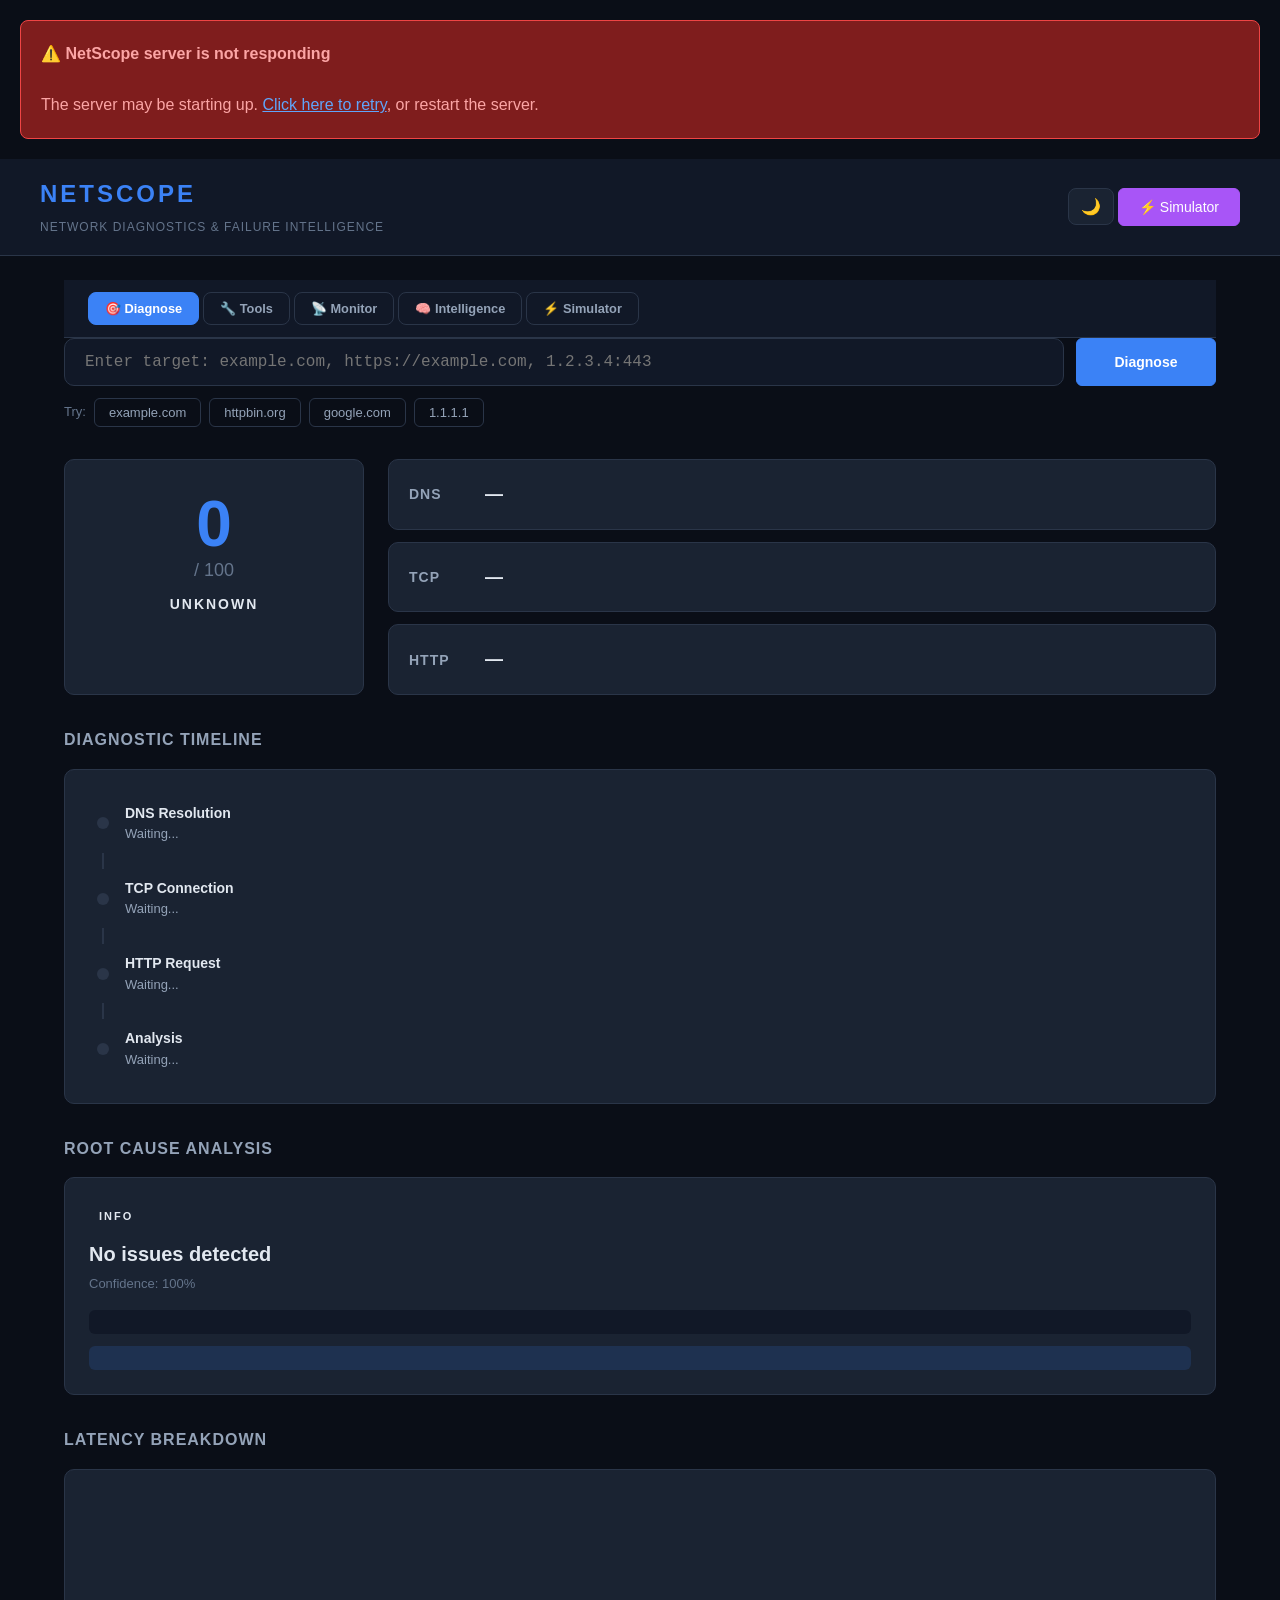
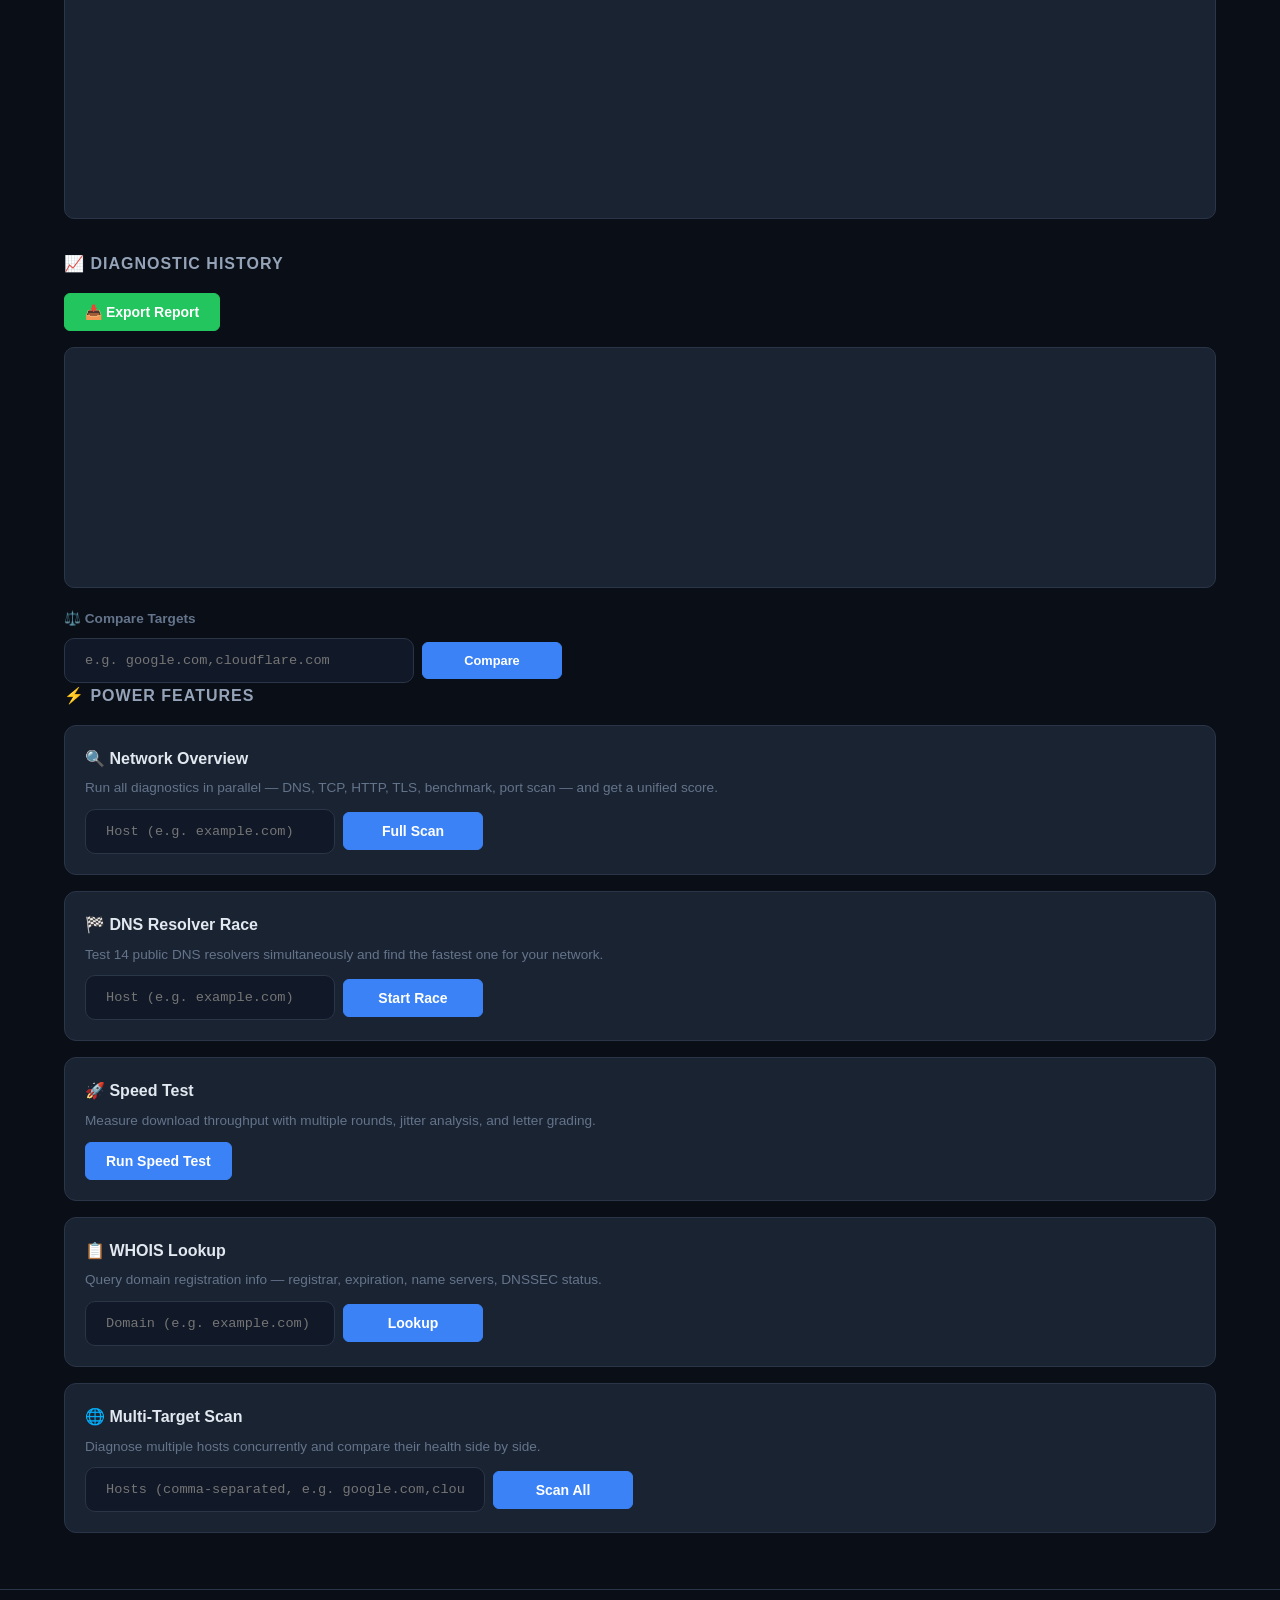
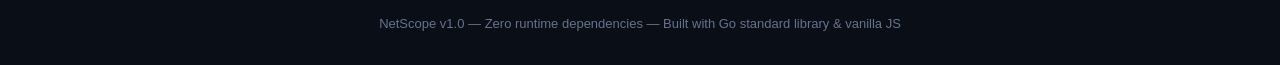
==== docs/index.html @ 9652a451 "Fix structure: move files from NETSCOPE/ to root for GitHub Pages" ====
<!DOCTYPE html>
<html lang="en">
<head>
    <meta charset="UTF-8">
    <meta name="viewport" content="width=device-width, initial-scale=1.0">
    <title>NetScope — Network Diagnostics & Failure Intelligence</title>
    <meta name="description" content="Find where the network breaks, why it breaks, and prove it with real measurements. Zero-dependency DNS, TCP, HTTP diagnostics with live dashboard.">
    <meta property="og:title" content="NetScope — Network Diagnostics">
    <meta property="og:description" content="Real-time network diagnostics platform. DNS, TCP, HTTP, port scanning, TLS inspection, traceroute, and more — zero dependencies.">
    <meta property="og:type" content="website">
    <link rel="icon" href="data:image/svg+xml,<svg xmlns='http://www.w3.org/2000/svg' viewBox='0 0 100 100'><text y='.9em' font-size='90'>🔬</text></svg>">
    <link rel="stylesheet" href="style.css">
    <style>.standalone-banner{background:#3b82f6;color:#fff;text-align:center;padding:8px;font-size:13px;position:fixed;top:0;left:0;right:0;z-index:200;}.standalone-banner a{color:#fff;font-weight:600;}</style>
</head>
<body>
    <header class="header">
        <div class="header-inner">
            <div class="brand">
                <h1 class="brand-name">NETSCOPE</h1>
                <span class="brand-tag">Network Diagnostics &amp; Failure Intelligence</span>
            </div>
            <div class="header-actions">
                <button class="btn btn-theme" id="btnTheme" title="Toggle dark/light theme">🌙</button>
                <button class="btn btn-sim" id="btnSimulator" title="Failure Simulator">⚡ Simulator</button>
            </div>
        </div>
    </header>

    <main class="main">
        <!-- Tab Navigation -->
        <nav class="tab-nav" id="tabNav">
            <button class="tab-btn active" data-tab="diagnose">🎯 Diagnose</button>
            <button class="tab-btn" data-tab="tools">🔧 Tools</button>
            <button class="tab-btn" data-tab="monitor">📡 Monitor</button>
            <button class="tab-btn" data-tab="intel">🧠 Intelligence</button>
            <button class="tab-btn" data-tab="sim">⚡ Simulator</button>
        </nav>

        <!-- Target Input -->
        <section class="target-section">
            <div class="target-input-wrap">
                <input type="text" id="targetInput" class="target-input" 
                       placeholder="Enter target: example.com, https://example.com, 1.2.3.4:443"
                       autocomplete="off" spellcheck="false">
                <button class="btn btn-diagnose" id="btnDiagnose">
                    <span class="btn-text">Diagnose</span>
                    <span class="btn-spinner" id="btnSpinner" style="display:none;">⟳</span>
                </button>
            </div>
            <div class="target-examples">
                <span class="example-label">Try:</span>
                <button class="btn btn-example" data-target="example.com">example.com</button>
                <button class="btn btn-example" data-target="https://httpbin.org/get">httpbin.org</button>
                <button class="btn btn-example" data-target="google.com">google.com</button>
                <button class="btn btn-example" data-target="1.1.1.1">1.1.1.1</button>
            </div>
        </section>

        <!-- Health Score Card -->
        <section class="health-section" id="healthSection" style="display:none;">
            <div class="health-card">
                <div class="health-score" id="healthScore">
                    <div class="health-number" id="healthNumber">0</div>
                    <div class="health-max">/ 100</div>
                </div>
                <div class="health-status" id="healthStatus">UNKNOWN</div>
                <div class="health-message" id="healthMessage"></div>
            </div>

            <!-- Layer Cards -->
            <div class="layers">
                <div class="layer-card" id="layerDNS">
                    <div class="layer-name">DNS</div>
                    <div class="layer-status" id="layerDNSStatus">—</div>
                    <div class="layer-latency" id="layerDNSLatency"></div>
                    <div class="layer-message" id="layerDNSMsg"></div>
                </div>
                <div class="layer-card" id="layerTCP">
                    <div class="layer-name">TCP</div>
                    <div class="layer-status" id="layerTCPStatus">—</div>
                    <div class="layer-latency" id="layerTCPLatency"></div>
                    <div class="layer-message" id="layerTCPMsg"></div>
                </div>
                <div class="layer-card" id="layerHTTP">
                    <div class="layer-name">HTTP</div>
                    <div class="layer-status" id="layerHTTPStatus">—</div>
                    <div class="layer-latency" id="layerHTTPLatency"></div>
                    <div class="layer-message" id="layerHTTPMsg"></div>
                </div>
            </div>
        </section>

        <!-- Diagnostic Timeline -->
        <section class="timeline-section" id="timelineSection" style="display:none;">
            <h2 class="section-title">Diagnostic Timeline</h2>
            <div class="timeline" id="timeline">
                <div class="timeline-item" id="tlDNS">
                    <div class="tl-dot"></div>
                    <div class="tl-content">
                        <div class="tl-label">DNS Resolution</div>
                        <div class="tl-detail" id="tlDNSDetail">Waiting...</div>
                    </div>
                </div>
                <div class="timeline-connector"></div>
                <div class="timeline-item" id="tlTCP">
                    <div class="tl-dot"></div>
                    <div class="tl-content">
                        <div class="tl-label">TCP Connection</div>
                        <div class="tl-detail" id="tlTCPDetail">Waiting...</div>
                    </div>
                </div>
                <div class="timeline-connector"></div>
                <div class="timeline-item" id="tlHTTP">
                    <div class="tl-dot"></div>
                    <div class="tl-content">
                        <div class="tl-label">HTTP Request</div>
                        <div class="tl-detail" id="tlHTTPDetail">Waiting...</div>
                    </div>
                </div>
                <div class="timeline-connector"></div>
                <div class="timeline-item" id="tlAnalysis">
                    <div class="tl-dot"></div>
                    <div class="tl-content">
                        <div class="tl-label">Analysis</div>
                        <div class="tl-detail" id="tlAnalysisDetail">Waiting...</div>
                    </div>
                </div>
            </div>
        </section>

        <!-- Root Cause Panel -->
        <section class="rootcause-section" id="rootcauseSection" style="display:none;">
            <h2 class="section-title">Root Cause Analysis</h2>
            <div class="rootcause-card" id="rootcauseCard">
                <div class="rc-severity" id="rcSeverity">INFO</div>
                <div class="rc-cause" id="rcCause">No issues detected</div>
                <div class="rc-confidence" id="rcConfidence">Confidence: 100%</div>
                <div class="rc-evidence" id="rcEvidence"></div>
                <div class="rc-recommendation" id="rcRecommendation"></div>
            </div>
        </section>

        <!-- Latency Visualization -->
        <section class="chart-section" id="chartSection" style="display:none;">
            <h2 class="section-title">Latency Breakdown</h2>
            <div class="chart-container">
                <canvas id="latencyChart" width="600" height="300"></canvas>
            </div>
        </section>

        <!-- Port Scanner -->
        <section class="portscan-section">
            <h2 class="section-title">🔍 Port Scanner</h2>
            <div class="portscan-controls">
                <input type="text" id="portscanHost" class="target-input" placeholder="Host to scan (e.g. example.com)" style="max-width:300px;">
                <input type="text" id="portscanPorts" class="target-input" placeholder="Ports (comma-separated, or leave empty for common ports)" style="max-width:400px;">
                <button class="btn btn-diagnose" id="btnPortScan">Scan Ports</button>
            </div>
            <div class="portscan-results" id="portscanResults" style="display:none;">
                <div class="stress-grid">
                    <div class="stat-card"><div class="stat-value" id="psTotal">0</div><div class="stat-label">Scanned</div></div>
                    <div class="stat-card stat-success"><div class="stat-value" id="psOpen">0</div><div class="stat-label">Open</div></div>
                    <div class="stat-card stat-fail"><div class="stat-value" id="psClosed">0</div><div class="stat-label">Closed</div></div>
                    <div class="stat-card"><div class="stat-value" id="psDuration">0ms</div><div class="stat-label">Duration</div></div>
                </div>
                <div class="portscan-table-wrap">
                    <table class="portscan-table" id="portscanTable">
                        <thead><tr><th>Port</th><th>Service</th><th>Status</th><th>Latency</th></tr></thead>
                        <tbody id="portscanTableBody"></tbody>
                    </table>
                </div>
            </div>
        </section>

        <!-- TLS Inspector -->
        <section class="tls-section">
            <h2 class="section-title">🔒 TLS Certificate Inspector</h2>
            <div class="tls-controls">
                <input type="text" id="tlsHost" class="target-input" placeholder="Host (e.g. example.com)" style="max-width:300px;">
                <button class="btn btn-diagnose" id="btnTLS">Inspect TLS</button>
            </div>
            <div class="tls-results" id="tlsResults" style="display:none;">
                <div class="tls-card">
                    <div class="tls-header">
                        <div class="tls-subject" id="tlsSubject">—</div>
                        <div class="tls-validity" id="tlsValidity">—</div>
                    </div>
                    <div class="tls-details">
                        <div class="tls-row"><span class="tls-label">Issuer</span><span id="tlsIssuer">—</span></div>
                        <div class="tls-row"><span class="tls-label">Protocol</span><span id="tlsProtocol">—</span></div>
                        <div class="tls-row"><span class="tls-label">Cipher Suite</span><span id="tlsCipher">—</span></div>
                        <div class="tls-row"><span class="tls-label">Key</span><span id="tlsKey">—</span></div>
                        <div class="tls-row"><span class="tls-label">Signature</span><span id="tlsSig">—</span></div>
                        <div class="tls-row"><span class="tls-label">Expires</span><span id="tlsExpiry">—</span></div>
                        <div class="tls-row"><span class="tls-label">Chain</span><span id="tlsChain">—</span></div>
                        <div class="tls-row"><span class="tls-label">SANs</span><span id="tlsSANs">—</span></div>
                    </div>
                </div>
            </div>
        </section>

        <!-- Traceroute -->
        <section class="traceroute-section">
            <h2 class="section-title">🌐 Traceroute</h2>
            <div class="traceroute-controls">
                <input type="text" id="traceHost" class="target-input" placeholder="Host (e.g. example.com, 8.8.8.8)" style="max-width:300px;">
                <button class="btn btn-diagnose" id="btnTrace">Trace Route</button>
            </div>
            <div class="traceroute-results" id="traceResults" style="display:none;">
                <div class="stress-grid">
                    <div class="stat-card"><div class="stat-value" id="traceHops">0</div><div class="stat-label">Hops</div></div>
                    <div class="stat-card stat-success"><div class="stat-value" id="traceCompleted">No</div><div class="stat-label">Completed</div></div>
                    <div class="stat-card"><div class="stat-value" id="traceResolvedIP">—</div><div class="stat-label">Target IP</div></div>
                    <div class="stat-card"><div class="stat-value" id="traceDuration">0ms</div><div class="stat-label">Duration</div></div>
                </div>
                <div class="trace-route-viz" id="traceViz"></div>
                <div class="topology-container" id="topologyContainer" style="display:none;">
                    <h3 style="font-size:0.85rem;color:var(--text-muted);margin:16px 0 8px;">🌐 Network Topology</h3>
                    <div class="topology-wrap" id="topologyWrap">
                        <svg id="topologySVG" xmlns="http://www.w3.org/2000/svg" viewBox="0 0 900 340" width="100%" height="340"></svg>
                    </div>
                    <div class="topo-legend" id="topoLegend"></div>
                </div>
            </div>
        </section>

        <!-- Network Benchmark -->
        <section class="benchmark-section">
            <h2 class="section-title">📊 Network Quality Benchmark</h2>
            <div class="benchmark-controls">
                <input type="text" id="benchHost" class="target-input" placeholder="Host (e.g. example.com)" style="max-width:200px;">
                <input type="number" id="benchPort" value="443" min="1" max="65535" style="width:80px; padding:10px; border:1px solid var(--border); border-radius:8px;">
                <input type="number" id="benchRounds" value="20" min="5" max="100" style="width:80px; padding:10px; border:1px solid var(--border); border-radius:8px;">
                <button class="btn btn-diagnose" id="btnBench">Run Benchmark</button>
            </div>
            <div class="benchmark-results" id="benchResults" style="display:none;">
                <div class="bench-grade-card">
                    <div class="bench-grade" id="benchGrade">—</div>
                    <div class="bench-score" id="benchScore">—</div>
                </div>
                <div class="stress-grid">
                    <div class="stat-card"><div class="stat-value" id="benchSuccess">0</div><div class="stat-label">Successful</div></div>
                    <div class="stat-card stat-fail"><div class="stat-value" id="benchFailed">0</div><div class="stat-label">Failed</div></div>
                    <div class="stat-card"><div class="stat-value" id="benchLoss">0%</div><div class="stat-label">Packet Loss</div></div>
                    <div class="stat-card"><div class="stat-value" id="benchAvg">0ms</div><div class="stat-label">Avg RTT</div></div>
                    <div class="stat-card"><div class="stat-value" id="benchMin">0ms</div><div class="stat-label">Min RTT</div></div>
                    <div class="stat-card"><div class="stat-value" id="benchMax">0ms</div><div class="stat-label">Max RTT</div></div>
                    <div class="stat-card"><div class="stat-value" id="benchP50">0ms</div><div class="stat-label">P50</div></div>
                    <div class="stat-card"><div class="stat-value" id="benchP95">0ms</div><div class="stat-label">P95</div></div>
                    <div class="stat-card"><div class="stat-value" id="benchJitter">0ms</div><div class="stat-label">Jitter</div></div>
                    <div class="stat-card"><div class="stat-value" id="benchConsistency">0%</div><div class="stat-label">Consistency</div></div>
                </div>
            </div>
        </section>

        <!-- Real-Time Ping Monitor -->
        <section class="ping-section">
            <h2 class="section-title">🏓 Real-Time Ping Monitor</h2>
            <div class="ping-controls">
                <input type="text" id="pingHost" class="target-input" placeholder="Host (e.g. example.com)" style="max-width:200px;">
                <input type="number" id="pingPort" value="80" min="1" max="65535" style="width:80px; padding:10px; border:1px solid var(--border); border-radius:8px;">
                <input type="number" id="pingCount" value="30" min="5" max="200" style="width:80px; padding:10px; border:1px solid var(--border); border-radius:8px;">
                <input type="number" id="pingInterval" value="1000" min="200" max="5000" style="width:100px; padding:10px; border:1px solid var(--border); border-radius:8px;" title="Interval (ms)">
                <button class="btn btn-diagnose" id="btnPing">Start Ping</button>
                <button class="btn btn-stress" id="btnPingStop" style="display:none;">Stop</button>
            </div>

            <!-- Live Ping Stats -->
            <div class="ping-stats" id="pingStats" style="display:none;">
                <div class="ping-stat-card">
                    <div class="ping-stat-value" id="pingSent">0</div>
                    <div class="ping-stat-label">Sent</div>
                </div>
                <div class="ping-stat-card">
                    <div class="ping-stat-value" id="pingReceived">0</div>
                    <div class="ping-stat-label">Received</div>
                </div>
                <div class="ping-stat-card ping-stat-fail">
                    <div class="ping-stat-value" id="pingLost">0%</div>
                    <div class="ping-stat-label">Packet Loss</div>
                </div>
                <div class="ping-stat-card">
                    <div class="ping-stat-value" id="pingAvgRTT">0ms</div>
                    <div class="ping-stat-label">Avg RTT</div>
                </div>
                <div class="ping-stat-card">
                    <div class="ping-stat-value" id="pingMinRTT">0ms</div>
                    <div class="ping-stat-label">Min</div>
                </div>
                <div class="ping-stat-card">
                    <div class="ping-stat-value" id="pingMaxRTT">0ms</div>
                    <div class="ping-stat-label">Max</div>
                </div>
                <div class="ping-stat-card">
                    <div class="ping-stat-value" id="pingJitter">0ms</div>
                    <div class="ping-stat-label">Jitter</div>
                </div>
                <div class="ping-stat-card">
                    <div class="ping-stat-value" id="pingP95">0ms</div>
                    <div class="ping-stat-label">P95</div>
                </div>
            </div>

            <!-- Live Latency Chart -->
            <div class="chart-container" id="pingChartWrap" style="display:none;">
                <canvas id="pingChart" width="800" height="250"></canvas>
            </div>

            <!-- Ping Log -->
            <div class="ping-log" id="pingLog" style="display:none;">
                <div class="ping-log-header">
                    <span>Sequence</span><span>RTT</span><span>Status</span>
                </div>
                <div class="ping-log-entries" id="pingLogEntries"></div>
            </div>
        </section>

        <!-- Continuous Health Monitor -->
        <section class="healthmon-section">
            <h2 class="section-title">🛡️ Continuous Health Monitor</h2>
            <p style="color:var(--text-muted);font-size:0.85rem;margin-bottom:12px;">Continuously pings a target and alerts when latency spikes are detected. Uses adaptive thresholds based on your network's baseline.</p>
            <div class="healthmon-controls">
                <input type="text" id="hmHost" class="target-input" placeholder="Host (e.g. example.com)" style="max-width:200px;font-size:0.85rem;">
                <input type="number" id="hmPort" value="80" min="1" max="65535" style="width:70px;padding:10px;border:1px solid var(--border);border-radius:8px;">
                <input type="number" id="hmInterval" value="1000" min="200" max="5000" style="width:90px;padding:10px;border:1px solid var(--border);border-radius:8px;" title="Probe interval (ms)">
                <input type="number" id="hmThreshold" value="500" min="50" max="10000" style="width:90px;padding:10px;border:1px solid var(--border);border-radius:8px;" title="Spike threshold (ms)">
                <button class="btn btn-diagnose" id="btnHMStart">▶ Start Monitoring</button>
                <button class="btn btn-stress" id="btnHMStop" style="display:none;">⏹ Stop</button>
            </div>

            <!-- Status Bar -->
            <div class="hm-status-bar" id="hmStatusBar" style="display:none;">
                <div class="hm-status-dot" id="hmStatusDot"></div>
                <span class="hm-status-text" id="hmStatusText">Initializing...</span>
                <span class="hm-status-uptime" id="hmUptime"></span>
            </div>

            <!-- Live Stats -->
            <div class="hm-stats" id="hmStats" style="display:none;">
                <div class="ping-stat-card">
                    <div class="ping-stat-value" id="hmProbes">0</div>
                    <div class="ping-stat-label">Probes</div>
                </div>
                <div class="ping-stat-card">
                    <div class="ping-stat-value" id="hmSuccess">0</div>
                    <div class="ping-stat-label">Success</div>
                </div>
                <div class="ping-stat-card ping-stat-fail">
                    <div class="ping-stat-value" id="hmLoss">0%</div>
                    <div class="ping-stat-label">Loss</div>
                </div>
                <div class="ping-stat-card">
                    <div class="ping-stat-value" id="hmAvgRTT">0ms</div>
                    <div class="ping-stat-label">Avg RTT</div>
                </div>
                <div class="ping-stat-card">
                    <div class="ping-stat-value" id="hmCurrentRTT">0ms</div>
                    <div class="ping-stat-label">Current</div>
                </div>
                <div class="ping-stat-card">
                    <div class="ping-stat-value" id="hmThresholdVal">—</div>
                    <div class="ping-stat-label">Threshold</div>
                </div>
                <div class="ping-stat-card">
                    <div class="ping-stat-value" id="hmSpikes">0</div>
                    <div class="ping-stat-label">Spikes</div>
                </div>
                <div class="ping-stat-card">
                    <div class="ping-stat-value" id="hmJitter">0ms</div>
                    <div class="ping-stat-label">Jitter</div>
                </div>
            </div>

            <!-- Live Latency Chart -->
            <div class="chart-container" id="hmChartWrap" style="display:none;">
                <canvas id="hmChart" width="800" height="220"></canvas>
            </div>

            <!-- Spike Alert Log -->
            <div class="hm-alerts" id="hmAlerts" style="display:none;">
                <div class="hm-alerts-header">
                    <span>🚨 Spike Alerts</span>
                    <span class="hm-alerts-count" id="hmAlertsCount">0 alerts</span>
                </div>
                <div class="hm-alerts-list" id="hmAlertsList"></div>
            </div>
        </section>

        <!-- Stress Test -->
        <section class="stress-section">
            <h2 class="section-title">Stress Test</h2>
            <div class="stress-controls">
                <div class="control-group">
                    <label for="stressConns">Connections</label>
                    <select id="stressConns">
                        <option value="10">10</option>
                        <option value="50">50</option>
                        <option value="100" selected>100</option>
                        <option value="500">500</option>
                        <option value="1000">1000</option>
                    </select>
                </div>
                <div class="control-group">
                    <label for="stressDuration">Duration (s)</label>
                    <select id="stressDuration">
                        <option value="3">3</option>
                        <option value="5" selected>5</option>
                        <option value="10">10</option>
                        <option value="20">20</option>
                    </select>
                </div>
                <div class="control-group">
                    <label for="stressPort">Port</label>
                    <input type="number" id="stressPort" value="443" min="1" max="65535" style="width:80px;">
                </div>
                <button class="btn btn-stress" id="btnStress">Run Stress Test</button>
            </div>
            <div class="stress-results" id="stressResults" style="display:none;">
                <div class="stress-grid">
                    <div class="stat-card">
                        <div class="stat-value" id="stressTotal">0</div>
                        <div class="stat-label">Total Requests</div>
                    </div>
                    <div class="stat-card stat-success">
                        <div class="stat-value" id="stressSuccess">0</div>
                        <div class="stat-label">Successful</div>
                    </div>
                    <div class="stat-card stat-fail">
                        <div class="stat-value" id="stressFailed">0</div>
                        <div class="stat-label">Failed</div>
                    </div>
                    <div class="stat-card">
                        <div class="stat-value" id="stressRPS">0</div>
                        <div class="stat-label">Req/sec</div>
                    </div>
                    <div class="stat-card">
                        <div class="stat-value" id="stressP50">0</div>
                        <div class="stat-label">P50 (ms)</div>
                    </div>
                    <div class="stat-card">
                        <div class="stat-value" id="stressP95">0</div>
                        <div class="stat-label">P95 (ms)</div>
                    </div>
                    <div class="stat-card">
                        <div class="stat-value" id="stressP99">0</div>
                        <div class="stat-label">P99 (ms)</div>
                    </div>
                    <div class="stat-card">
                        <div class="stat-value" id="stressAvg">0</div>
                        <div class="stat-label">Avg (ms)</div>
                    </div>
                </div>
                <div class="chart-container">
                    <canvas id="stressChart" width="600" height="200"></canvas>
                </div>
            </div>
        </section>

        <!-- Simulator Panel -->
        <section class="simulator-section" id="simulatorSection" style="display:block;">
            <h2 class="section-title">⚡ Failure Simulator</h2>
            <div class="sim-panel">
                <p class="sim-info">Control the local simulator to demonstrate NetScope's diagnostic capabilities. The simulator runs on <code id="simAddr">localhost:8200</code>.</p>
                <div class="sim-controls">
                    <button class="btn btn-sim-mode" data-mode="normal">✅ Normal</button>
                    <button class="btn btn-sim-mode" data-mode="break_dns">❌ Break DNS</button>
                    <button class="btn btn-sim-mode" data-mode="break_tcp">❌ Break TCP</button>
                    <button class="btn btn-sim-mode" data-mode="break_http">❌ Break HTTP</button>
                    <button class="btn btn-sim-mode" data-mode="add_latency">🐌 Add Latency</button>
                    <button class="btn btn-sim-mode" data-mode="http_errors">⚠️ HTTP Errors</button>
                    <button class="btn btn-sim-mode" data-mode="timeout">⏳ Timeout</button>
                </div>
                <div class="sim-latency" id="simLatencyCtrl" style="display:none;">
                    <label for="simLatency">Latency (ms):</label>
                    <input type="number" id="simLatency" value="2000" min="100" max="30000">
                </div>
                <div class="sim-current" id="simCurrentState">Current mode: normal</div>
                <div class="sim-tip">
                    <p>💡 Try diagnosing <code id="simTarget"></code> after changing the simulator mode to see how NetScope detects different failure types.</p>
                </div>
            </div>
        </section>

        <!-- Load Balancer Simulator -->
        <section class="lbsim-section" id="lbsimSection" style="display:block;">
            <h2 class="section-title">⚖️ Load Balancer Simulator</h2>
            <div class="sim-panel">
                <p class="sim-info">Real-time load balancer with health checking and failover. The LB runs on <code id="lbAddr">localhost:8080</code>. Use NetScope to diagnose the LB endpoint and observe how backend failures affect service availability.</p>
                
                <!-- LB Stats -->
                <div class="lb-stats">
                    <div class="stat-card">
                        <div class="stat-value" id="lbTotalReqs">0</div>
                        <div class="stat-label">Total Requests</div>
                    </div>
                    <div class="stat-card">
                        <div class="stat-value" id="lbActive">0</div>
                        <div class="stat-label">Active Clients</div>
                    </div>
                    <div class="stat-card stat-fail">
                        <div class="stat-value" id="lbFailed">0</div>
                        <div class="stat-label">Failed</div>
                    </div>
                    <div class="stat-card">
                        <div class="stat-value" id="lbUptime">0:00:00</div>
                        <div class="stat-label">Uptime</div>
                    </div>
                    <div class="stat-card">
                        <div class="stat-value" id="lbSecurity">SECURE</div>
                        <div class="stat-label">Security Level</div>
                    </div>
                </div>

                <!-- Backend Nodes -->
                <div class="lb-nodes" id="lbNodes">
                    <p style="color: var(--text-muted); font-size: 0.9rem;">Loading backend nodes...</p>
                </div>

                <!-- LB Notifications -->
                <div class="lb-notifications" id="lbNotifications" style="display:none;">
                    <h3 style="font-size: 0.85rem; font-weight: 700; margin: 0 0 8px 0; color: var(--text-secondary);">Notifications</h3>
                    <div id="lbNotifList"></div>
                </div>

                <div class="sim-tip" style="margin-top: 16px;">
                    <p>💡 Click <strong>CRASH TEST</strong> on a backend to simulate failure. Then diagnose <code id="lbDiagTarget">http://localhost:8080/lb/</code> with NetScope to see the impact.</p>
                </div>
            </div>
        </section>

        <!-- History & Comparison -->
        <section class="history-section">
            <h2 class="section-title">📈 Diagnostic History</h2>
            <div class="history-controls">
                <button class="btn btn-diagnose" id="btnExport" style="background:var(--green);border-color:var(--green);">📥 Export Report</button>
            </div>
            <div class="history-chart-wrap" id="historyChartWrap">
                <canvas id="historyChart" width="600" height="200"></canvas>
            </div>
            <div class="history-table-wrap" id="historyTableWrap" style="display:none;">
                <table class="portscan-table" id="historyTable">
                    <thead><tr><th>Target</th><th>Score</th><th>Status</th><th>Time</th></tr></thead>
                    <tbody id="historyTableBody"></tbody>
                </table>
            </div>

            <!-- Multi-Target Comparison -->
            <div class="comparison-section" id="comparisonSection" style="margin-top:20px;">
                <h3 style="font-size:0.85rem;color:var(--text-muted);margin-bottom:8px;">⚖️ Compare Targets</h3>
                <div style="display:flex;gap:8px;flex-wrap:wrap;align-items:center;">
                    <input type="text" id="compareTargets" class="target-input" placeholder="e.g. google.com,cloudflare.com" style="max-width:350px;font-size:0.85rem;">
                    <button class="btn btn-diagnose" id="btnCompare" style="font-size:0.8rem;">Compare</button>
                </div>
                <div id="compareResults" style="display:none;margin-top:12px;">
                    <table class="portscan-table">
                        <thead><tr><th>Target</th><th>Score</th><th>Status</th><th>DNS</th><th>TCP</th><th>HTTP</th></tr></thead>
                        <tbody id="compareTableBody"></tbody>
                    </table>
                </div>
            </div>
        </section>

        <!-- Advanced Intelligence Section -->
        <section class="power-section">
            <h2 class="section-title">🧠 Advanced Intelligence</h2>

            <!-- Packet Flow Diagram -->
            <div class="power-card">
                <h3>📦 Packet Flow Diagram</h3>
                <p style="color:var(--text-muted);font-size:0.85rem;">Trace the complete connection journey: DNS → TCP → TLS → HTTP — with exact timing for each step.</p>
                <div style="display:flex;gap:8px;flex-wrap:wrap;margin-top:10px;align-items:center;">
                    <input type="text" id="pfTarget" class="target-input" placeholder="Target (e.g. example.com)" style="max-width:250px;font-size:0.85rem;">
                    <input type="number" id="pfPort" value="443" min="1" max="65535" style="width:70px;padding:10px;border:1px solid var(--border);border-radius:8px;">
                    <button class="btn btn-diagnose" id="btnPacketFlow">Trace Flow</button>
                </div>
                <div id="pfResults" style="display:none;margin-top:12px;">
                    <div class="pf-timeline" id="pfTimeline"></div>
                    <div id="pfSummary" style="margin-top:10px;padding:10px;background:var(--bg-card);border:1px solid var(--border);border-radius:8px;font-size:0.8rem;font-family:monospace;color:var(--text-secondary);"></div>
                </div>
            </div>

            <!-- Network Fingerprint -->
            <div class="power-card">
                <h3>🔬 Network Fingerprint</h3>
                <p style="color:var(--text-muted);font-size:0.85rem;">Identify CDN, hosting provider, WAF, server software, and infrastructure behind a target.</p>
                <div style="display:flex;gap:8px;flex-wrap:wrap;margin-top:10px;align-items:center;">
                    <input type="text" id="fpTarget" class="target-input" placeholder="Target (e.g. example.com)" style="max-width:250px;font-size:0.85rem;">
                    <button class="btn btn-diagnose" id="btnFingerprint">Fingerprint</button>
                </div>
                <div id="fpResults" style="display:none;margin-top:12px;">
                    <div id="fpScore" style="margin-bottom:8px;"></div>
                    <div id="fpFindings"></div>
                </div>
            </div>

            <!-- Diagnostic Diff -->
            <div class="power-card">
                <h3>🔄 Diagnostic Diff Mode</h3>
                <p style="color:var(--text-muted);font-size:0.85rem;">Set a baseline, then compare later to see exactly what changed — DNS, TCP, HTTP, latency shifts.</p>
                <div style="display:flex;gap:8px;flex-wrap:wrap;margin-top:10px;align-items:center;">
                    <input type="text" id="diffTarget" class="target-input" placeholder="Target (e.g. example.com)" style="max-width:250px;font-size:0.85rem;">
                    <button class="btn btn-diagnose" id="btnSetBaseline" style="font-size:0.8rem;">📌 Set Baseline</button>
                    <button class="btn btn-diagnose" id="btnDiff" style="font-size:0.8rem;">🔄 Compare Now</button>
                </div>
                <div id="diffResults" style="display:none;margin-top:12px;"></div>
            </div>

            <!-- Smart Correlation -->
            <div class="power-card">
                <h3>🔗 Smart Causality Chain</h3>
                <p style="color:var(--text-muted);font-size:0.85rem;">Analyze how failures cascade: DNS → TCP → HTTP with root cause identification and correlation.</p>
                <div style="display:flex;gap:8px;flex-wrap:wrap;margin-top:10px;align-items:center;">
                    <input type="text" id="corrTarget" class="target-input" placeholder="Target (e.g. example.com)" style="max-width:250px;font-size:0.85rem;">
                    <button class="btn btn-diagnose" id="btnCorrelation">Analyze Chain</button>
                </div>
                <div id="corrResults" style="display:none;margin-top:12px;"></div>
            </div>

            <!-- Executive Report -->
            <div class="power-card">
                <h3>📄 Executive Report</h3>
                <p style="color:var(--text-muted);font-size:0.85rem;">Generate a self-contained HTML report with findings, charts, and recommendations — shareable as a single file.</p>
                <div style="display:flex;gap:8px;flex-wrap:wrap;margin-top:10px;align-items:center;">
                    <input type="text" id="rptTarget" class="target-input" placeholder="Target (e.g. example.com)" style="max-width:250px;font-size:0.85rem;">
                    <button class="btn btn-diagnose" id="btnReport" style="font-size:0.8rem;">📥 Generate Report</button>
                </div>
                <div id="rptStatus" style="display:none;margin-top:8px;font-size:0.85rem;color:var(--green);"></div>
            </div>
        </section>

        <!-- Power Features -->
        <section class="power-section">
            <h2 class="section-title">⚡ Power Features</h2>

            <!-- Network Overview -->
            <div class="power-card">
                <h3>🔍 Network Overview</h3>
                <p style="color:var(--text-muted);font-size:0.85rem;">Run all diagnostics in parallel — DNS, TCP, HTTP, TLS, benchmark, port scan — and get a unified score.</p>
                <div style="display:flex;gap:8px;flex-wrap:wrap;margin-top:10px;align-items:center;">
                    <input type="text" id="overviewHost" class="target-input" placeholder="Host (e.g. example.com)" style="max-width:250px;font-size:0.85rem;">
                    <button class="btn btn-diagnose" id="btnOverview">Full Scan</button>
                </div>
                <div id="overviewResults" style="display:none;margin-top:12px;">
                    <div class="stress-grid" style="grid-template-columns:repeat(3,1fr);">
                        <div class="stat-card"><div class="stat-value" id="ovScore">0</div><div class="stat-label">Score</div></div>
                        <div class="stat-card"><div class="stat-value" id="ovOverall">—</div><div class="stat-label">Status</div></div>
                        <div class="stat-card"><div class="stat-value" id="ovPorts">0</div><div class="stat-label">Open Ports</div></div>
                        <div class="stat-card"><div class="stat-value" id="ovTCP">—</div><div class="stat-label">TCP</div></div>
                        <div class="stat-card"><div class="stat-value" id="ovHTTP">—</div><div class="stat-label">HTTP</div></div>
                        <div class="stat-card"><div class="stat-value" id="ovBench">—</div><div class="stat-label">Benchmark</div></div>
                    </div>
                </div>
            </div>

            <!-- DNS Resolver Race -->
            <div class="power-card">
                <h3>🏁 DNS Resolver Race</h3>
                <p style="color:var(--text-muted);font-size:0.85rem;">Test 14 public DNS resolvers simultaneously and find the fastest one for your network.</p>
                <div style="display:flex;gap:8px;flex-wrap:wrap;margin-top:10px;align-items:center;">
                    <input type="text" id="dnsRaceHost" class="target-input" placeholder="Host (e.g. example.com)" style="max-width:250px;font-size:0.85rem;">
                    <button class="btn btn-diagnose" id="btnDNSRace">Start Race</button>
                </div>
                <div id="dnsRaceResults" style="display:none;margin-top:12px;">
                    <div id="dnsRaceWinner" style="padding:10px;background:var(--bg-card);border:2px solid var(--green);border-radius:8px;margin-bottom:8px;font-size:0.9rem;"></div>
                    <div id="dnsRaceTable"></div>
                </div>
            </div>

            <!-- Speed Test -->
            <div class="power-card">
                <h3>🚀 Speed Test</h3>
                <p style="color:var(--text-muted);font-size:0.85rem;">Measure download throughput with multiple rounds, jitter analysis, and letter grading.</p>
                <div style="display:flex;gap:8px;flex-wrap:wrap;margin-top:10px;align-items:center;">
                    <button class="btn btn-diagnose" id="btnSpeedTest">Run Speed Test</button>
                </div>
                <div id="speedResults" style="display:none;margin-top:12px;">
                    <div class="stress-grid" style="grid-template-columns:repeat(3,1fr);">
                        <div class="stat-card"><div class="stat-value" id="speedGrade">—</div><div class="stat-label">Grade</div></div>
                        <div class="stat-card"><div class="stat-value" id="speedAvg">—</div><div class="stat-label">Avg Speed</div></div>
                        <div class="stat-card"><div class="stat-value" id="speedMax">—</div><div class="stat-label">Max Speed</div></div>
                        <div class="stat-card"><div class="stat-value" id="speedJitter">—</div><div class="stat-label">Jitter</div></div>
                        <div class="stat-card"><div class="stat-value" id="speedLatency">—</div><div class="stat-label">Latency</div></div>
                        <div class="stat-card"><div class="stat-value" id="speedLoss">—</div><div class="stat-label">Packet Loss</div></div>
                    </div>
                </div>
            </div>

            <!-- WHOIS Lookup -->
            <div class="power-card">
                <h3>📋 WHOIS Lookup</h3>
                <p style="color:var(--text-muted);font-size:0.85rem;">Query domain registration info — registrar, expiration, name servers, DNSSEC status.</p>
                <div style="display:flex;gap:8px;flex-wrap:wrap;margin-top:10px;align-items:center;">
                    <input type="text" id="whoisDomain" class="target-input" placeholder="Domain (e.g. example.com)" style="max-width:250px;font-size:0.85rem;">
                    <button class="btn btn-diagnose" id="btnWhois">Lookup</button>
                </div>
                <div id="whoisResults" style="display:none;margin-top:12px;">
                    <div id="whoisData" style="background:var(--bg-card);border:1px solid var(--border);border-radius:8px;padding:14px;font-size:0.85rem;"></div>
                </div>
            </div>

            <!-- Multi-Target Scan -->
            <div class="power-card">
                <h3>🌐 Multi-Target Scan</h3>
                <p style="color:var(--text-muted);font-size:0.85rem;">Diagnose multiple hosts concurrently and compare their health side by side.</p>
                <div style="display:flex;gap:8px;flex-wrap:wrap;margin-top:10px;align-items:center;">
                    <input type="text" id="multiScanHosts" class="target-input" placeholder="Hosts (comma-separated, e.g. google.com,cloudflare.com,dns.works)" style="max-width:400px;font-size:0.85rem;">
                    <button class="btn btn-diagnose" id="btnMultiScan">Scan All</button>
                </div>
                <div id="multiScanResults" style="display:none;margin-top:12px;">
                    <table class="portscan-table">
                        <thead><tr><th>Host</th><th>Score</th><th>Status</th><th>DNS</th><th>TCP</th><th>HTTP</th><th>Ports</th></tr></thead>
                        <tbody id="multiScanBody"></tbody>
                    </table>
                </div>
            </div>
        </section>

        <!-- API Quick Reference -->
        <section class="api-section">
            <h2 class="section-title">🔌 API Quick Reference</h2>
            <p style="color:var(--text-muted);font-size:0.85rem;margin-bottom:12px;">Click any endpoint to copy as cURL. All endpoints return JSON.</p>
            <div class="api-grid" id="apiGrid">
                <div class="api-endpoint" onclick="copyCurl('/api/diagnose?target=example.com')">
                    <span class="api-method get">GET</span>
                    <span class="api-path">/api/diagnose</span>
                    <span class="api-desc">Full diagnosis</span>
                </div>
                <div class="api-endpoint" onclick="copyCurl('/api/dns?host=example.com')">
                    <span class="api-method get">GET</span>
                    <span class="api-path">/api/dns</span>
                    <span class="api-desc">DNS resolution</span>
                </div>
                <div class="api-endpoint" onclick="copyCurl('/api/dns/doh?host=example.com&provider=cloudflare')">
                    <span class="api-method get">GET</span>
                    <span class="api-path">/api/dns/doh</span>
                    <span class="api-desc">DNS-over-HTTPS</span>
                </div>
                <div class="api-endpoint" onclick="copyCurl('/api/tcp?host=example.com&port=443')">
                    <span class="api-method get">GET</span>
                    <span class="api-path">/api/tcp</span>
                    <span class="api-desc">TCP connectivity</span>
                </div>
                <div class="api-endpoint" onclick="copyCurl('/api/http?url=https://example.com')">
                    <span class="api-method get">GET</span>
                    <span class="api-path">/api/http</span>
                    <span class="api-desc">HTTP diagnostics</span>
                </div>
                <div class="api-endpoint" onclick="copyCurl('/api/portscan?host=example.com')">
                    <span class="api-method get">GET</span>
                    <span class="api-path">/api/portscan</span>
                    <span class="api-desc">Port scanner</span>
                </div>
                <div class="api-endpoint" onclick="copyCurl('/api/tls?host=example.com')">
                    <span class="api-method get">GET</span>
                    <span class="api-path">/api/tls</span>
                    <span class="api-desc">TLS inspection</span>
                </div>
                <div class="api-endpoint" onclick="copyCurl('/api/benchmark?host=example.com&port=443')">
                    <span class="api-method get">GET</span>
                    <span class="api-path">/api/benchmark</span>
                    <span class="api-desc">Network benchmark</span>
                </div>
                <div class="api-endpoint" onclick="copyCurl('/api/ping?host=example.com&port=80&count=10')">
                    <span class="api-method get">GET</span>
                    <span class="api-path">/api/ping</span>
                    <span class="api-desc">Ping monitor</span>
                </div>
                <div class="api-endpoint" onclick="copyCurl('/api/traceroute?host=example.com')">
                    <span class="api-method get">GET</span>
                    <span class="api-path">/api/traceroute</span>
                    <span class="api-desc">Traceroute</span>
                </div>
                <div class="api-endpoint" onclick="copyCurl('/api/export?limit=10')">
                    <span class="api-method get">GET</span>
                    <span class="api-path">/api/export</span>
                    <span class="api-desc">Export report</span>
                </div>
                <div class="api-endpoint" onclick="copyCurl('/api/history?limit=20')">
                    <span class="api-method get">GET</span>
                    <span class="api-path">/api/history</span>
                    <span class="api-desc">History</span>
                </div>
                <div class="api-endpoint" onclick="copyCurl('/api/health')">
                    <span class="api-method get">GET</span>
                    <span class="api-path">/api/health</span>
                    <span class="api-desc">Health check</span>
                </div>
                <div class="api-endpoint" onclick="copyCurl('/api/overview?target=example.com')">
                    <span class="api-method get">GET</span>
                    <span class="api-path">/api/overview</span>
                    <span class="api-desc">Full network overview</span>
                </div>
                <div class="api-endpoint" onclick="copyCurl('/api/whois?domain=example.com')">
                    <span class="api-method get">GET</span>
                    <span class="api-path">/api/whois</span>
                    <span class="api-desc">WHOIS lookup</span>
                </div>
                <div class="api-endpoint" onclick="copyCurl('/api/speedtest?rounds=5')">
                    <span class="api-method get">GET</span>
                    <span class="api-path">/api/speedtest</span>
                    <span class="api-desc">Download speed test</span>
                </div>
                <div class="api-endpoint" onclick="copyCurl('/api/dnsrace?host=example.com')">
                    <span class="api-method get">GET</span>
                    <span class="api-path">/api/dnsrace</span>
                    <span class="api-desc">DNS resolver race</span>
                </div>
                <div class="api-endpoint" onclick="copyCurl('/api/multiscan?hosts=google.com,cloudflare.com')">
                    <span class="api-method get">GET</span>
                    <span class="api-path">/api/multiscan</span>
                    <span class="api-desc">Multi-target scan</span>
                </div>
                <div class="api-endpoint" onclick="copyCurl('/api/healthmon?host=example.com')">
                    <span class="api-method get">GET</span>
                    <span class="api-path">/api/healthmon</span>
                    <span class="api-desc">Health monitor</span>
                </div>
                <div class="api-endpoint" onclick="copyCurl('/api/packetflow?target=example.com')">
                    <span class="api-method get">GET</span>
                    <span class="api-path">/api/packetflow</span>
                    <span class="api-desc">Packet flow trace</span>
                </div>
                <div class="api-endpoint" onclick="copyCurl('/api/fingerprint?target=example.com')">
                    <span class="api-method get">GET</span>
                    <span class="api-path">/api/fingerprint</span>
                    <span class="api-desc">Network fingerprint</span>
                </div>
                <div class="api-endpoint" onclick="copyCurl('/api/correlation?target=example.com')">
                    <span class="api-method get">GET</span>
                    <span class="api-path">/api/correlation</span>
                    <span class="api-desc">Causality chain</span>
                </div>
                <div class="api-endpoint" onclick="copyCurl('/api/report?target=example.com')">
                    <span class="api-method get">GET</span>
                    <span class="api-path">/api/report</span>
                    <span class="api-desc">Executive report</span>
                </div>
                <div class="api-endpoint" onclick="copyCurl('/api/diff?target=example.com')">
                    <span class="api-method get">GET</span>
                    <span class="api-path">/api/diff</span>
                    <span class="api-desc">Diagnostic diff</span>
                </div>
            </div>
            <div id="curlCopied" style="display:none;margin-top:8px;padding:8px 12px;background:#166534;color:#bbf7d0;border-radius:6px;font-size:0.8rem;font-family:monospace;">✓ Copied to clipboard!</div>
        </section>

        <!-- Live Activity Log -->
        <section class="activity-section" id="activitySection" style="display:none;">
            <h2 class="section-title">Live Activity</h2>
            <div class="activity-log" id="activityLog"></div>
        </section>
    </main>

    <footer class="footer">
        <p>NetScope v1.0 — Zero runtime dependencies — Built with Go standard library &amp; vanilla JS</p>
    </footer>

    <script src="app.js?v=2"></script>
</body>
</html>
---- docs/style.css ----
/* NetScope Dashboard Styles */

:root {
    --bg-primary: #0a0e17;
    --bg-secondary: #111827;
    --bg-card: #1a2332;
    --bg-card-hover: #1f2b3d;
    --border: #2a3548;
    --text-primary: #e2e8f0;
    --text-secondary: #94a3b8;
    --text-muted: #64748b;
    --accent: #3b82f6;
    --accent-glow: rgba(59, 130, 246, 0.15);
    --green: #22c55e;
    --green-bg: rgba(34, 197, 94, 0.1);
    --yellow: #eab308;
    --yellow-bg: rgba(234, 179, 8, 0.1);
    --red: #ef4444;
    --red-bg: rgba(239, 68, 68, 0.1);
    --orange: #f97316;
    --purple: #a855f7;
    --radius: 10px;
    --radius-sm: 6px;
}

*, *::before, *::after {
    margin: 0;
    padding: 0;
    box-sizing: border-box;
}

body {
    font-family: -apple-system, BlinkMacSystemFont, 'Segoe UI', Roboto, 'Helvetica Neue', sans-serif;
    background: var(--bg-primary);
    color: var(--text-primary);
    line-height: 1.6;
    min-height: 100vh;
}

/* Header */
.header {
    background: var(--bg-secondary);
    border-bottom: 1px solid var(--border);
    padding: 16px 24px;
    position: sticky;
    top: 0;
    z-index: 100;
}

.header-inner {
    max-width: 1200px;
    margin: 0 auto;
    display: flex;
    align-items: center;
    justify-content: space-between;
}

.brand-name {
    font-size: 24px;
    font-weight: 800;
    letter-spacing: 3px;
    color: var(--accent);
}

.brand-tag {
    font-size: 12px;
    color: var(--text-muted);
    letter-spacing: 1px;
    text-transform: uppercase;
}

/* Buttons */
.btn {
    padding: 10px 20px;
    border: 1px solid var(--border);
    border-radius: var(--radius-sm);
    background: var(--bg-card);
    color: var(--text-primary);
    cursor: pointer;
    font-size: 14px;
    font-weight: 500;
    transition: all 0.15s ease;
}

.btn:hover {
    background: var(--bg-card-hover);
    border-color: var(--accent);
}

.btn:active {
    transform: scale(0.98);
}

.btn-diagnose {
    background: var(--accent);
    border-color: var(--accent);
    color: white;
    font-weight: 600;
    min-width: 140px;
}

.btn-diagnose:hover {
    background: #2563eb;
}

.btn-diagnose:disabled {
    opacity: 0.5;
    cursor: not-allowed;
}

.btn-stress {
    background: var(--orange);
    border-color: var(--orange);
    color: white;
    font-weight: 600;
}

.btn-stress:hover {
    background: #ea580c;
}

.btn-stress:disabled {
    opacity: 0.5;
    cursor: not-allowed;
}

.btn-sim {
    background: var(--purple);
    border-color: var(--purple);
    color: white;
}

.btn-example {
    padding: 6px 14px;
    font-size: 13px;
    background: transparent;
    border-color: var(--border);
    color: var(--text-secondary);
}

.btn-example:hover {
    color: var(--accent);
    border-color: var(--accent);
}

.btn-sim-mode {
    padding: 10px 16px;
    font-size: 13px;
}

.btn-sim-mode.active {
    border-color: var(--accent);
    background: var(--accent-glow);
    color: var(--accent);
}

/* Main */
.main {
    max-width: 1200px;
    margin: 0 auto;
    padding: 24px;
}

/* Target Input */
.target-section {
    margin-bottom: 32px;
}

.target-input-wrap {
    display: flex;
    gap: 12px;
    margin-bottom: 12px;
}

.target-input {
    flex: 1;
    padding: 14px 20px;
    background: var(--bg-secondary);
    border: 1px solid var(--border);
    border-radius: var(--radius);
    color: var(--text-primary);
    font-size: 16px;
    font-family: 'SF Mono', 'Fira Code', monospace;
    outline: none;
    transition: border-color 0.2s;
}

.target-input:focus {
    border-color: var(--accent);
    box-shadow: 0 0 0 3px var(--accent-glow);
}

.target-examples {
    display: flex;
    gap: 8px;
    align-items: center;
    flex-wrap: wrap;
}

.example-label {
    font-size: 13px;
    color: var(--text-muted);
}

/* Health Score */
.health-section {
    display: grid;
    grid-template-columns: 300px 1fr;
    gap: 24px;
    margin-bottom: 32px;
}

.health-card {
    background: var(--bg-card);
    border: 1px solid var(--border);
    border-radius: var(--radius);
    padding: 32px;
    text-align: center;
}

.health-card.healthy { border-color: var(--green); }
.health-card.degraded { border-color: var(--yellow); }
.health-card.unhealthy { border-color: var(--orange); }
.health-card.critical { border-color: var(--red); }

.health-number {
    font-size: 64px;
    font-weight: 800;
    line-height: 1;
    color: var(--accent);
}

.health-card.healthy .health-number { color: var(--green); }
.health-card.degraded .health-number { color: var(--yellow); }
.health-card.unhealthy .health-number { color: var(--orange); }
.health-card.critical .health-number { color: var(--red); }

.health-max {
    font-size: 18px;
    color: var(--text-muted);
}

.health-status {
    font-size: 14px;
    font-weight: 700;
    letter-spacing: 2px;
    margin-top: 8px;
}

.health-card.healthy .health-status { color: var(--green); }
.health-card.degraded .health-status { color: var(--yellow); }
.health-card.unhealthy .health-status { color: var(--orange); }
.health-card.critical .health-status { color: var(--red); }

.health-message {
    font-size: 13px;
    color: var(--text-secondary);
    margin-top: 8px;
}

/* Layer Cards */
.layers {
    display: flex;
    flex-direction: column;
    gap: 12px;
}

.layer-card {
    background: var(--bg-card);
    border: 1px solid var(--border);
    border-radius: var(--radius);
    padding: 20px;
    display: flex;
    align-items: center;
    gap: 16px;
}

.layer-card.ok { border-left: 3px solid var(--green); }
.layer-card.warning { border-left: 3px solid var(--yellow); }
.layer-card.failed { border-left: 3px solid var(--red); }
.layer-card.skipped { border-left: 3px solid var(--text-muted); }
.layer-card.running { border-left: 3px solid var(--accent); }

.layer-name {
    font-weight: 700;
    font-size: 14px;
    min-width: 60px;
    color: var(--text-secondary);
    text-transform: uppercase;
    letter-spacing: 1px;
}

.layer-status {
    font-size: 18px;
    font-weight: 700;
    min-width: 50px;
}

.layer-card.ok .layer-status { color: var(--green); }
.layer-card.warning .layer-status { color: var(--yellow); }
.layer-card.failed .layer-status { color: var(--red); }

.layer-latency {
    font-family: 'SF Mono', 'Fira Code', monospace;
    font-size: 14px;
    color: var(--text-primary);
}

.layer-message {
    font-size: 12px;
    color: var(--text-muted);
    margin-left: auto;
}

/* Section Titles */
.section-title {
    font-size: 16px;
    font-weight: 700;
    color: var(--text-secondary);
    letter-spacing: 1px;
    text-transform: uppercase;
    margin-bottom: 16px;
}

/* Timeline */
.timeline-section { margin-bottom: 32px; }

.timeline {
    background: var(--bg-card);
    border: 1px solid var(--border);
    border-radius: var(--radius);
    padding: 24px 32px;
}

.timeline-item {
    display: flex;
    align-items: center;
    gap: 16px;
    padding: 8px 0;
}

.tl-dot {
    width: 12px;
    height: 12px;
    border-radius: 50%;
    background: var(--border);
    flex-shrink: 0;
}

.timeline-item.running .tl-dot { background: var(--accent); animation: pulse 1s infinite; }
.timeline-item.ok .tl-dot { background: var(--green); }
.timeline-item.failed .tl-dot { background: var(--red); }

@keyframes pulse {
    0%, 100% { opacity: 1; }
    50% { opacity: 0.4; }
}

.tl-label {
    font-weight: 600;
    font-size: 14px;
    min-width: 120px;
}

.tl-detail {
    font-size: 13px;
    color: var(--text-secondary);
}

.timeline-connector {
    width: 2px;
    height: 16px;
    background: var(--border);
    margin-left: 5px;
}

/* Root Cause */
.rootcause-section { margin-bottom: 32px; }

.rootcause-card {
    background: var(--bg-card);
    border: 1px solid var(--border);
    border-radius: var(--radius);
    padding: 24px;
}

.rootcause-card.severity-critical { border-left: 4px solid var(--red); }
.rootcause-card.severity-high { border-left: 4px solid var(--orange); }
.rootcause-card.severity-medium { border-left: 4px solid var(--yellow); }
.rootcause-card.severity-low { border-left: 4px solid var(--accent); }
.rootcause-card.severity-info { border-left: 4px solid var(--green); }

.rc-severity {
    font-size: 11px;
    font-weight: 700;
    letter-spacing: 2px;
    text-transform: uppercase;
    padding: 4px 10px;
    border-radius: 4px;
    display: inline-block;
    margin-bottom: 8px;
}

.rc-severity.critical { background: var(--red-bg); color: var(--red); }
.rc-severity.high { background: var(--yellow-bg); color: var(--orange); }
.rc-severity.medium { background: var(--yellow-bg); color: var(--yellow); }
.rc-severity.low { background: var(--accent-glow); color: var(--accent); }
.rc-severity.info { background: var(--green-bg); color: var(--green); }

.rc-cause {
    font-size: 20px;
    font-weight: 700;
    margin-bottom: 4px;
}

.rc-confidence {
    font-size: 13px;
    color: var(--text-muted);
    margin-bottom: 16px;
}

.rc-evidence {
    font-size: 14px;
    color: var(--text-secondary);
    padding: 12px;
    background: var(--bg-secondary);
    border-radius: var(--radius-sm);
    margin-bottom: 12px;
}

.rc-recommendation {
    font-size: 14px;
    color: var(--accent);
    padding: 12px;
    background: var(--accent-glow);
    border-radius: var(--radius-sm);
}

/* Charts */
.chart-section { margin-bottom: 32px; }

.chart-container {
    background: var(--bg-card);
    border: 1px solid var(--border);
    border-radius: var(--radius);
    padding: 24px;
    display: flex;
    justify-content: center;
}

canvas {
    max-width: 100%;
}

/* Stress Test */
.stress-section {
    margin-bottom: 32px;
}

.stress-controls {
    background: var(--bg-card);
    border: 1px solid var(--border);
    border-radius: var(--radius);
    padding: 20px;
    display: flex;
    gap: 20px;
    align-items: flex-end;
    flex-wrap: wrap;
}

.control-group {
    display: flex;
    flex-direction: column;
    gap: 4px;
}

.control-group label {
    font-size: 12px;
    color: var(--text-muted);
    text-transform: uppercase;
    letter-spacing: 1px;
}

.control-group select,
.control-group input {
    padding: 8px 12px;
    background: var(--bg-secondary);
    border: 1px solid var(--border);
    border-radius: var(--radius-sm);
    color: var(--text-primary);
    font-size: 14px;
}

.stress-results {
    margin-top: 16px;
}

.stress-grid {
    display: grid;
    grid-template-columns: repeat(4, 1fr);
    gap: 12px;
    margin-bottom: 16px;
}

.stat-card {
    background: var(--bg-card);
    border: 1px solid var(--border);
    border-radius: var(--radius);
    padding: 16px;
    text-align: center;
}

.stat-value {
    font-size: 28px;
    font-weight: 800;
    font-family: 'SF Mono', 'Fira Code', monospace;
}

.stat-success .stat-value { color: var(--green); }
.stat-fail .stat-value { color: var(--red); }

.stat-label {
    font-size: 12px;
    color: var(--text-muted);
    text-transform: uppercase;
    letter-spacing: 1px;
    margin-top: 4px;
}

/* Simulator */
.simulator-section { margin-bottom: 32px; }

.sim-panel {
    background: var(--bg-card);
    border: 1px solid var(--border);
    border-radius: var(--radius);
    padding: 24px;
}

.sim-info {
    font-size: 14px;
    color: var(--text-secondary);
    margin-bottom: 16px;
}

.sim-controls {
    display: flex;
    gap: 8px;
    flex-wrap: wrap;
    margin-bottom: 16px;
}

.sim-latency {
    display: flex;
    align-items: center;
    gap: 8px;
    margin-bottom: 16px;
}

.sim-latency label {
    font-size: 13px;
    color: var(--text-secondary);
}

.sim-latency input {
    padding: 6px 12px;
    background: var(--bg-secondary);
    border: 1px solid var(--border);
    border-radius: var(--radius-sm);
    color: var(--text-primary);
    font-size: 14px;
    width: 100px;
}

.sim-current {
    font-size: 13px;
    color: var(--text-muted);
    margin-bottom: 12px;
}

.sim-tip {
    background: var(--accent-glow);
    border-radius: var(--radius-sm);
    padding: 12px;
    font-size: 13px;
    color: var(--text-secondary);
}

.sim-tip code {
    color: var(--accent);
    font-family: 'SF Mono', 'Fira Code', monospace;
}

/* Load Balancer Simulator */
.lbsim-section { margin-bottom: 32px; }

.lb-stats {
    display: grid;
    grid-template-columns: repeat(5, 1fr);
    gap: 12px;
    margin-bottom: 20px;
}

.lb-nodes {
    display: grid;
    grid-template-columns: repeat(auto-fit, minmax(220px, 1fr));
    gap: 12px;
    margin-bottom: 16px;
}

.lb-node-card {
    background: var(--bg-secondary);
    border: 1px solid var(--border);
    border-radius: var(--radius-sm);
    padding: 16px;
    display: flex;
    flex-direction: column;
    gap: 8px;
}

.lb-node-card.offline {
    border-color: var(--red);
    background: var(--red-bg);
}

.lb-node-header {
    display: flex;
    justify-content: space-between;
    align-items: center;
}

.lb-node-host {
    font-weight: 600;
    font-size: 14px;
    font-family: 'SF Mono', 'Fira Code', monospace;
}

.lb-node-status {
    font-size: 12px;
    display: flex;
    align-items: center;
    gap: 6px;
}

.lb-node-dot {
    width: 8px;
    height: 8px;
    border-radius: 50%;
}

.lb-node-dot.online { background: var(--green); }
.lb-node-dot.offline { background: var(--red); }

.lb-node-reqs {
    font-size: 12px;
    color: var(--text-muted);
}

.btn-lb-crash {
    padding: 6px 12px;
    font-size: 11px;
    font-weight: 700;
    background: var(--red);
    border: 1px solid var(--red);
    color: white;
    border-radius: var(--radius-sm);
    cursor: pointer;
    transition: 0.15s;
}

.btn-lb-crash:hover { background: #dc2626; }

.btn-lb-restore {
    padding: 6px 12px;
    font-size: 11px;
    font-weight: 700;
    background: var(--green);
    border: 1px solid var(--green);
    color: white;
    border-radius: var(--radius-sm);
    cursor: pointer;
    transition: 0.15s;
}

.btn-lb-restore:hover { background: #16a34a; }

.lb-notifications {
    background: var(--bg-secondary);
    border: 1px solid var(--border);
    border-radius: var(--radius-sm);
    padding: 12px;
    max-height: 150px;
    overflow-y: auto;
}

.lb-notif-entry {
    font-size: 12px;
    font-family: 'SF Mono', 'Fira Code', monospace;
    color: var(--text-secondary);
    padding: 3px 0;
    border-bottom: 1px solid var(--border);
}

.lb-notif-entry:last-child { border-bottom: none; }

/* Port Scanner */
.portscan-section { margin-bottom: 32px; }

.portscan-controls {
    display: flex;
    gap: 12px;
    align-items: center;
    flex-wrap: wrap;
    margin-bottom: 16px;
}

.portscan-results { margin-top: 16px; }

.portscan-table-wrap {
    background: var(--bg-card);
    border: 1px solid var(--border);
    border-radius: var(--radius);
    overflow: hidden;
    margin-top: 12px;
}

.portscan-table {
    width: 100%;
    border-collapse: collapse;
    font-size: 13px;
}

.portscan-table th {
    background: var(--bg-secondary);
    padding: 10px 16px;
    text-align: left;
    font-size: 11px;
    text-transform: uppercase;
    letter-spacing: 1px;
    color: var(--text-muted);
    border-bottom: 1px solid var(--border);
}

.portscan-table td {
    padding: 8px 16px;
    border-bottom: 1px solid var(--border);
    font-family: 'SF Mono', 'Fira Code', monospace;
}

.portscan-table tr:last-child td { border-bottom: none; }

.portscan-table tr.open td:nth-child(3) { color: var(--green); font-weight: 700; }
.portscan-table tr.closed td:nth-child(3) { color: var(--text-muted); }

/* TLS Inspector */
.tls-section { margin-bottom: 32px; }

.tls-controls {
    display: flex;
    gap: 12px;
    align-items: center;
    flex-wrap: wrap;
    margin-bottom: 16px;
}

.tls-card {
    background: var(--bg-card);
    border: 1px solid var(--border);
    border-radius: var(--radius);
    overflow: hidden;
}

.tls-header {
    padding: 20px 24px;
    background: var(--bg-secondary);
    border-bottom: 1px solid var(--border);
    display: flex;
    justify-content: space-between;
    align-items: center;
}

.tls-subject {
    font-size: 18px;
    font-weight: 700;
}

.tls-validity {
    font-size: 13px;
    font-weight: 600;
    padding: 4px 12px;
    border-radius: 4px;
}

.tls-validity.valid { background: var(--green-bg); color: var(--green); }
.tls-validity.expired { background: var(--red-bg); color: var(--red); }

.tls-details { padding: 20px 24px; }

.tls-row {
    display: flex;
    justify-content: space-between;
    padding: 8px 0;
    border-bottom: 1px solid var(--border);
    font-size: 13px;
}

.tls-row:last-child { border-bottom: none; }

.tls-label {
    color: var(--text-muted);
    font-weight: 600;
    min-width: 120px;
}

/* Benchmark */
.benchmark-section { margin-bottom: 32px; }

.benchmark-controls {
    display: flex;
    gap: 12px;
    align-items: center;
    flex-wrap: wrap;
    margin-bottom: 16px;
}

.benchmark-results { margin-top: 16px; }

.bench-grade-card {
    display: flex;
    align-items: center;
    gap: 20px;
    background: var(--bg-card);
    border: 1px solid var(--border);
    border-radius: var(--radius);
    padding: 24px;
    margin-bottom: 16px;
}

.bench-grade {
    font-size: 56px;
    font-weight: 800;
    color: var(--green);
    min-width: 80px;
    text-align: center;
}

.bench-grade.grade-a { color: var(--green); }
.bench-grade.grade-b { color: var(--yellow); }
.bench-grade.grade-c { color: var(--orange); }
.bench-grade.grade-d, .bench-grade.grade-f { color: var(--red); }

.bench-score {
    font-size: 16px;
    color: var(--text-secondary);
}

/* Activity Log */
.activity-section { margin-bottom: 32px; }

.activity-log {
    background: var(--bg-card);
    border: 1px solid var(--border);
    border-radius: var(--radius);
    padding: 16px;
    max-height: 200px;
    overflow-y: auto;
    font-family: 'SF Mono', 'Fira Code', monospace;
    font-size: 12px;
}

.activity-entry {
    padding: 4px 0;
    border-bottom: 1px solid var(--border);
    display: flex;
    gap: 12px;
}

.activity-entry:last-child { border-bottom: none; }

.activity-time {
    color: var(--text-muted);
    min-width: 80px;
}

.activity-msg { color: var(--text-secondary); }
.activity-msg.ok { color: var(--green); }
.activity-msg.fail { color: var(--red); }
.activity-msg.running { color: var(--accent); }

/* Footer */
.footer {
    text-align: center;
    padding: 24px;
    color: var(--text-muted);
    font-size: 13px;
    border-top: 1px solid var(--border);
}

/* Traceroute */
.traceroute-controls {
    display: flex;
    gap: 12px;
    margin-bottom: 16px;
    flex-wrap: wrap;
}

.trace-route-viz {
    background: var(--bg-card);
    border: 1px solid var(--border);
    border-radius: var(--radius);
    padding: 20px;
    margin-top: 16px;
    max-height: 400px;
    overflow-y: auto;
}

.trace-hop {
    display: flex;
    align-items: center;
    gap: 12px;
    padding: 6px 0;
    border-bottom: 1px solid rgba(42, 53, 72, 0.5);
    font-family: 'SF Mono', 'Fira Code', monospace;
    font-size: 13px;
}

.trace-hop-num {
    color: var(--accent);
    font-weight: 700;
    min-width: 30px;
    text-align: right;
}

.trace-hop-ip {
    color: var(--green);
    min-width: 200px;
}

.trace-hop-host {
    color: var(--text-muted);
    font-size: 12px;
}

.trace-hop-rtt {
    color: var(--text-secondary);
    margin-left: auto;
}

.trace-hop-star {
    color: var(--text-muted);
}

.trace-connector {
    width: 2px;
    height: 12px;
    background: var(--border);
    margin-left: 42px;
}

/* SVG Network Topology */
.topology-container { margin-top: 16px; }
.topology-wrap {
    background: var(--bg-card);
    border: 1px solid var(--border);
    border-radius: var(--radius);
    padding: 12px;
    overflow-x: auto;
}
.topology-wrap svg { display: block; }
.topo-node-circle { cursor: pointer; transition: r 0.2s; }
.topo-node-circle:hover { r: 20; }
.topo-node-glow { pointer-events: none; }
.topo-path { fill: none; stroke-width: 2.5; stroke-linecap: round; }
.topo-particle { fill: var(--accent); opacity: 0.9; }
.topo-label { font-family: 'SF Mono', 'Fira Code', monospace; font-size: 10px; fill: var(--text-secondary); }
.topo-label-host { font-size: 9px; fill: var(--text-muted); }
.topo-label-rtt { font-weight: 700; font-size: 11px; }
.topo-label-you { font-size: 12px; font-weight: 800; fill: var(--accent); }
.topo-label-target { font-size: 11px; font-weight: 700; fill: var(--purple); }
.topo-legend {
    display: flex;
    align-items: center;
    gap: 8px;
    margin-top: 8px;
    font-size: 0.72rem;
    color: var(--text-muted);
}
.topo-legend-bar {
    width: 120px;
    height: 8px;
    border-radius: 4px;
}
.topo-tooltip {
    position: absolute;
    background: var(--bg-secondary);
    border: 1px solid var(--border);
    border-radius: 8px;
    padding: 10px 14px;
    font-size: 0.8rem;
    color: var(--text-primary);
    pointer-events: none;
    z-index: 50;
    white-space: nowrap;
    box-shadow: 0 8px 24px rgba(0,0,0,0.3);
    opacity: 0;
    transition: opacity 0.15s;
}
.topo-tooltip.show { opacity: 1; }
.topo-tooltip b { color: var(--accent); }
@keyframes topoFlow {
    0% { offset-distance: 0%; opacity: 0.8; }
    100% { offset-distance: 100%; opacity: 0; }
}

/* Packet Flow */
.pf-timeline { position: relative; padding: 12px 0; }
.pf-step { display: flex; align-items: stretch; gap: 12px; margin-bottom: 2px; }
.pf-step-bar { width: 4px; background: var(--border); border-radius: 2px; flex-shrink: 0; position: relative; }
.pf-step-bar.ok { background: var(--green); }
.pf-step-bar.fail { background: var(--red); }
.pf-step-bar.warn { background: var(--yellow); }
.pf-step-content { flex: 1; padding: 12px 16px; background: var(--bg-card); border: 1px solid var(--border); border-radius: 8px; }
.pf-step-header { display: flex; justify-content: space-between; align-items: center; margin-bottom: 4px; }
.pf-step-label { font-weight: 700; font-size: 0.9rem; }
.pf-step-time { font-family: monospace; font-weight: 700; font-size: 0.85rem; }
.pf-step-time.ok { color: var(--green); }
.pf-step-time.fail { color: var(--red); }
.pf-step-detail { color: var(--text-muted); font-size: 0.8rem; }
.pf-step-bar-container { position: relative; }
.pf-step-connector { position: absolute; left: 2px; width: 0; height: 12px; border-left: 2px dashed var(--border); }

/* Fingerprint */
.fp-finding { display: flex; align-items: center; gap: 10px; padding: 8px 12px; background: var(--bg-card); border: 1px solid var(--border); border-radius: 8px; margin-bottom: 6px; }
.fp-badge { font-size: 0.65rem; font-weight: 700; text-transform: uppercase; padding: 3px 8px; border-radius: 4px; letter-spacing: 0.05em; }
.fp-badge.cdn { background: #3b82f620; color: #60a5fa; }
.fp-badge.hosting { background: #22c55e20; color: #4ade80; }
.fp-badge.server { background: #a855f720; color: #c084fc; }
.fp-badge.waf { background: #ef444420; color: #f87171; }
.fp-badge.framework { background: #f59e0b20; color: #fbbf24; }
.fp-badge.language { background: #06b6d420; color: #22d3ee; }
.fp-badge.os { background: #64748b20; color: #94a3b8; }
.fp-badge.service { background: #ec489920; color: #f472b6; }
.fp-name { font-weight: 600; font-size: 0.85rem; }
.fp-evidence { color: var(--text-muted); font-size: 0.75rem; font-family: monospace; flex: 1; }
.fp-conf { font-size: 0.7rem; font-weight: 700; color: var(--green); }

/* Diff */
.diff-header { padding: 10px 14px; border-radius: 8px; margin-bottom: 10px; font-weight: 700; }
.diff-header.improved { background: #16653420; color: #4ade80; border: 1px solid #22c55e; }
.diff-header.degraded { background: #7f1d1d20; color: #fca5a5; border: 1px solid #ef4444; }
.diff-header.unchanged { background: #1e293b; color: #94a3b8; border: 1px solid var(--border); }
.diff-change { display: grid; grid-template-columns: 60px 1fr 60px 1fr 60px; gap: 8px; padding: 8px 12px; border-bottom: 1px solid var(--border); font-size: 0.82rem; align-items: center; }
.diff-change-layer { font-weight: 700; color: var(--accent); }
.diff-change-before { color: var(--text-muted); }
.diff-change-after { color: var(--text-primary); }
.diff-impact { font-weight: 700; font-size: 0.7rem; text-transform: uppercase; }
.diff-impact.positive { color: var(--green); }
.diff-impact.negative { color: var(--red); }
.diff-impact.neutral { color: var(--text-muted); }

/* Correlation Chain */
.corr-chain { padding: 12px; background: var(--bg-card); border: 1px solid var(--border); border-radius: 8px; }
.corr-link { display: flex; align-items: center; gap: 8px; padding: 8px 0; border-bottom: 1px solid rgba(42,53,72,0.3); font-size: 0.82rem; font-family: monospace; }
.corr-link:last-child { border-bottom: none; }
.corr-num { color: var(--text-muted); min-width: 20px; }
.corr-layer { font-weight: 700; color: var(--accent); min-width: 40px; }
.corr-status { font-weight: 700; min-width: 60px; text-transform: uppercase; }
.corr-status.ok { color: var(--green); }
.corr-status.failed { color: var(--red); }
.corr-status.blocked { color: var(--yellow); }
.corr-latency { color: var(--text-secondary); min-width: 60px; }
.corr-effect { color: var(--text-muted); flex: 1; overflow: hidden; text-overflow: ellipsis; white-space: nowrap; }
.corr-root { margin-top: 12px; padding: 10px; border-radius: 8px; font-size: 0.85rem; }
.corr-root.healthy { background: #16653420; border: 1px solid #22c55e; color: #4ade80; }
.corr-root.issue { background: #7f1d1d20; border: 1px solid #ef4444; color: #fca5a5; }

/* History Section */
.history-controls {
    display: flex;
    gap: 12px;
    margin-bottom: 16px;
}

.history-chart-wrap {
    background: var(--bg-card);
    border: 1px solid var(--border);
    border-radius: var(--radius);
    padding: 16px;
    margin-bottom: 16px;
}

.history-table-wrap {
    max-height: 300px;
    overflow-y: auto;
}

/* Score ring animation */
.health-card {
    position: relative;
}

.health-ring {
    position: relative;
    width: 120px;
    height: 120px;
    margin: 0 auto 8px;
}

.health-ring svg {
    transform: rotate(-90deg);
}

.health-ring-bg {
    fill: none;
    stroke: var(--border);
    stroke-width: 8;
}

.health-ring-fill {
    fill: none;
    stroke-width: 8;
    stroke-linecap: round;
    transition: stroke-dashoffset 1s ease;
}

.health-ring-text {
    position: absolute;
    top: 50%;
    left: 50%;
    transform: translate(-50%, -50%);
    text-align: center;
}

/* Ping Monitor */
.ping-controls {
    display: flex;
    gap: 10px;
    margin-bottom: 20px;
    flex-wrap: wrap;
    align-items: center;
}

.ping-stats {
    display: grid;
    grid-template-columns: repeat(4, 1fr);
    gap: 12px;
    margin-bottom: 20px;
}

.ping-stat-card {
    background: var(--bg-card);
    border: 1px solid var(--border);
    border-radius: 10px;
    padding: 14px;
    text-align: center;
    transition: transform 0.2s;
}

.ping-stat-card:hover {
    transform: translateY(-2px);
}

.ping-stat-value {
    font-size: 1.5rem;
    font-weight: 800;
    font-family: 'JetBrains Mono', monospace;
    color: var(--text-primary);
}

.ping-stat-label {
    font-size: 0.75rem;
    color: var(--text-muted);
    margin-top: 4px;
    text-transform: uppercase;
    letter-spacing: 0.05em;
}

.ping-stat-fail .ping-stat-value {
    color: var(--red);
}

.ping-log {
    background: var(--bg-card);
    border: 1px solid var(--border);
    border-radius: 10px;
    overflow: hidden;
    max-height: 300px;
    overflow-y: auto;
}

.ping-log-header {
    display: grid;
    grid-template-columns: 80px 1fr 80px;
    padding: 8px 14px;
    background: var(--bg-secondary);
    border-bottom: 1px solid var(--border);
    font-size: 0.7rem;
    font-weight: 700;
    color: var(--text-muted);
    text-transform: uppercase;
    letter-spacing: 0.05em;
    position: sticky;
    top: 0;
}

.ping-log-entry {
    display: grid;
    grid-template-columns: 80px 1fr 80px;
    padding: 4px 14px;
    font-size: 0.8rem;
    font-family: 'JetBrains Mono', monospace;
    border-bottom: 1px solid rgba(0,0,0,0.04);
}

.ping-log-entry.success {
    color: var(--green);
}

.ping-log-entry.fail {
    color: var(--red);
}

.ping-log-entry:nth-child(even) {
    background: rgba(0,0,0,0.015);
}

/* Tab Navigation */
.tab-nav {
    display: flex;
    gap: 4px;
    padding: 12px 24px;
    background: var(--bg-secondary);
    border-bottom: 1px solid var(--border);
    overflow-x: auto;
    position: sticky;
    top: 56px;
    z-index: 99;
}
.tab-btn {
    padding: 8px 16px;
    border: 1px solid var(--border);
    border-radius: 8px;
    background: transparent;
    color: var(--text-secondary);
    font-size: 0.8rem;
    font-weight: 700;
    cursor: pointer;
    white-space: nowrap;
    transition: all 0.2s;
}
.tab-btn:hover { background: var(--bg-card); color: var(--text-primary); }
.tab-btn.active { background: var(--accent); color: #fff; border-color: var(--accent); }
.tab-panel { display: none; }
.tab-panel.active { display: block; }

/* Health Monitor */
.healthmon-controls {
    display: flex;
    gap: 8px;
    flex-wrap: wrap;
    align-items: center;
    margin-bottom: 16px;
}
.hm-status-bar {
    display: flex;
    align-items: center;
    gap: 10px;
    padding: 10px 16px;
    background: var(--bg-card);
    border: 1px solid var(--border);
    border-radius: 10px;
    margin-bottom: 12px;
    font-size: 0.85rem;
}
.hm-status-dot {
    width: 10px;
    height: 10px;
    border-radius: 50%;
    flex-shrink: 0;
}
.hm-status-dot.healthy { background: var(--green); box-shadow: 0 0 8px var(--green); animation: hmPulse 2s infinite; }
.hm-status-dot.degraded { background: var(--yellow); box-shadow: 0 0 8px var(--yellow); animation: hmPulse 1s infinite; }
.hm-status-dot.critical { background: var(--red); box-shadow: 0 0 8px var(--red); animation: hmPulse 0.5s infinite; }
.hm-status-dot.stopped { background: var(--text-muted); }
@keyframes hmPulse {
    0%, 100% { opacity: 1; }
    50% { opacity: 0.4; }
}
.hm-status-text { color: var(--text-primary); font-weight: 600; }
.hm-status-uptime { color: var(--text-muted); margin-left: auto; font-family: monospace; font-size: 0.8rem; }
.hm-alerts {
    margin-top: 12px;
    background: var(--bg-card);
    border: 1px solid var(--border);
    border-radius: 10px;
    overflow: hidden;
    max-height: 250px;
    overflow-y: auto;
}
.hm-alerts-header {
    display: flex;
    justify-content: space-between;
    align-items: center;
    padding: 8px 14px;
    background: var(--bg-secondary);
    border-bottom: 1px solid var(--border);
    font-size: 0.75rem;
    font-weight: 700;
    color: var(--text-muted);
    text-transform: uppercase;
    letter-spacing: 0.05em;
}
.hm-alerts-count { color: var(--red); }
.hm-alert-entry {
    display: grid;
    grid-template-columns: 80px 1fr auto;
    padding: 6px 14px;
    border-bottom: 1px solid rgba(42,53,72,0.3);
    font-size: 0.78rem;
    font-family: 'SF Mono', 'Fira Code', monospace;
    color: var(--red);
}
.hm-alert-entry:nth-child(even) { background: rgba(239,68,68,0.03); }
.hm-alert-time { color: var(--text-muted); }
.hm-alert-val { font-weight: 600; }
.hm-alert-threshold { color: var(--text-muted); }

/* Power Features */
.power-section {
    margin-bottom: 32px;
}
.power-card {
    background: var(--bg-card);
    border: 1px solid var(--border);
    border-radius: 12px;
    padding: 20px;
    margin-bottom: 16px;
    transition: transform 0.2s;
}
.power-card:hover {
    transform: translateY(-2px);
    box-shadow: 0 4px 12px rgba(0,0,0,0.05);
}
.power-card h3 {
    margin: 0 0 6px 0;
    font-size: 1rem;
    font-weight: 700;
}

/* API Reference Grid */
.api-grid {
    display: grid;
    grid-template-columns: repeat(auto-fill, minmax(280px, 1fr));
    gap: 8px;
}
.api-endpoint {
    display: flex;
    align-items: center;
    gap: 10px;
    padding: 10px 14px;
    background: var(--bg-card);
    border: 1px solid var(--border);
    border-radius: 8px;
    cursor: pointer;
    transition: all 0.2s;
    font-size: 0.85rem;
}
.api-endpoint:hover {
    border-color: var(--accent);
    transform: translateY(-1px);
    box-shadow: 0 2px 8px rgba(99,102,241,0.1);
}
.api-method {
    font-size: 0.6rem;
    font-weight: 800;
    padding: 2px 6px;
    border-radius: 3px;
    text-transform: uppercase;
    font-family: monospace;
    min-width: 36px;
    text-align: center;
}
.api-method.get {
    background: #dbeafe;
    color: #1d4ed8;
}
body.light .api-method.get {
    background: #eff6ff;
    color: #2563eb;
}
.api-path {
    font-family: 'JetBrains Mono', monospace;
    font-size: 0.8rem;
    color: var(--text-primary);
    font-weight: 600;
}
.api-desc {
    color: var(--text-muted);
    font-size: 0.75rem;
    margin-left: auto;
}

/* Theme Toggle */
.btn-theme {
    background: var(--bg-card);
    border: 1px solid var(--border);
    color: var(--text-primary);
    padding: 8px 12px;
    border-radius: 8px;
    cursor: pointer;
    font-size: 1rem;
    transition: all 0.3s;
}
.btn-theme:hover { transform: scale(1.1); }

/* Light theme */
body.light {
    --bg-primary: #f8fafc;
    --bg-secondary: #f1f5f9;
    --bg-card: #ffffff;
    --bg-card-hover: #f1f5f9;
    --text-primary: #1e293b;
    --text-secondary: #475569;
    --text-muted: #94a3b8;
    --border: #e2e8f0;
    --accent: #6366f1;
    --green: #16a34a;
    --green-bg: rgba(22,163,74,0.08);
    --red: #dc2626;
    --red-bg: rgba(220,38,38,0.08);
    --yellow: #f59e0b;
    --yellow-bg: rgba(245,158,11,0.08);
    --orange: #ea580c;
    --purple: #9333ea;
}
body.light .header { background: var(--bg-card); border-bottom: 1px solid var(--border); }
body.light .target-input { background: #fff; color: #1e293b; border: 1px solid #cbd5e1; }
body.light .target-input::placeholder { color: #94a3b8; }
body.light .chart-container { background: #f8fafc; }
body.light canvas { background: #fff; border: 1px solid #e2e8f0; border-radius: 8px; }
body.light .topology-wrap { background: #fff; border-color: #e2e8f0; }
body.light .topo-tooltip { background: #fff; border-color: #e2e8f0; color: #1e293b; }
body.light .activity-entry { border-bottom: 1px solid #f1f5f9; }
body.light .activity-time { color: #94a3b8; }
body.light .source-box { background: #1e293b; }
body.light .sim-panel { background: #fff; border: 1px solid #e2e8f0; }
body.light .portscan-table th { background: #f1f5f9; color: #1e293b; }
body.light .portscan-table td { color: #1e293b; border-bottom: 1px solid #f1f5f9; }
body.light .health-card { background: #fff; border: 1px solid #e2e8f0; }
body.light .layer-card { background: #fff; border: 1px solid #e2e8f0; }
body.light .stat-card { background: #fff; border: 1px solid #e2e8f0; }
body.light .rootcause-card { background: #fff; border: 1px solid #e2e8f0; }
body.light .power-card { background: #fff; border: 1px solid #e2e8f0; }
body.light .api-endpoint { background: #fff; border: 1px solid #e2e8f0; }
body.light .api-endpoint:hover { background: #f1f5f9; }
body.light .tls-card { background: #fff; border: 1px solid #e2e8f0; }
body.light .section-title { color: #1e293b; }
body.light footer { color: #94a3b8; }
body.light .btn { color: var(--text-primary); }

/* Loading States */
.btn-loading {
    position: relative;
    pointer-events: none;
    opacity: 0.7;
}
.btn-loading::after {
    content: '';
    display: inline-block;
    width: 14px;
    height: 14px;
    border: 2px solid rgba(255,255,255,0.3);
    border-top-color: #fff;
    border-radius: 50%;
    animation: spin 0.6s linear infinite;
    margin-left: 8px;
    vertical-align: middle;
}
@keyframes spin {
    to { transform: rotate(360deg); }
}
.loading-overlay {
    display: flex;
    align-items: center;
    justify-content: center;
    gap: 10px;
    padding: 20px;
    color: var(--text-muted);
    font-size: 0.9rem;
}
.loading-overlay .spinner {
    width: 20px;
    height: 20px;
    border: 3px solid var(--border);
    border-top-color: var(--accent);
    border-radius: 50%;
    animation: spin 0.7s linear infinite;
}

/* Responsive */
/* Tablet */
@media (max-width: 900px) {
    main { padding: 24px 16px; }
    h1 { font-size: 1.8rem; }
    h2 { font-size: 1.5rem; }
    .header { padding: 12px 16px; }
    .brand-name { font-size: 1.4rem; }
    .section-title { font-size: 1.1rem; }
    .chart-container canvas { width: 100% !important; height: auto !important; }
    .benchmark-controls, .traceroute-controls { flex-wrap: wrap; }
    .comparison-section input { max-width: 100% !important; }
}

/* Mobile */
@media (max-width: 768px) {
    .header-inner { flex-direction: column; gap: 10px; }
    .header-actions { width: 100%; justify-content: center; }
    .target-input-wrap { flex-direction: column; gap: 8px; }
    .target-input-wrap .target-input { width: 100%; }
    .target-input-wrap .btn-diagnose { width: 100%; }
    .target-examples { flex-wrap: wrap; justify-content: center; }
    .btn-example { font-size: 0.7rem; padding: 4px 8px; }

    .ping-controls { flex-direction: column; gap: 8px; }
    .ping-controls .target-input, .ping-controls .btn-diagnose { width: 100%; }
    .ping-stats { grid-template-columns: repeat(2, 1fr); gap: 8px; }
    .ping-stat-card { padding: 10px; }
    .ping-stat-value { font-size: 1.1rem; }

    .health-section { grid-template-columns: 1fr; }
    .stress-grid { grid-template-columns: repeat(2, 1fr); gap: 8px; }
    .stress-controls { flex-direction: column; gap: 8px; }
    .stress-controls select, .stress-controls input { width: 100%; }

    .lb-stats { grid-template-columns: repeat(2, 1fr); gap: 8px; }
    .lb-node-card { padding: 12px; }

    .portscan-controls { flex-direction: column; gap: 8px; }
    .portscan-controls input { width: 100%; }
    .portscan-table { font-size: 0.75rem; }
    .portscan-table th, .portscan-table td { padding: 6px 8px; }

    .tls-controls { flex-direction: column; gap: 8px; }
    .tls-controls input { width: 100%; }

    .benchmark-controls { flex-direction: column; gap: 8px; }
    .benchmark-controls input { width: 100%; }

    .trace-hop { font-size: 0.75rem; }
    .trace-hop-ip { max-width: 140px; overflow: hidden; text-overflow: ellipsis; }

    .sim-controls { flex-wrap: wrap; gap: 6px; }
    .btn-sim-mode { font-size: 0.65rem; padding: 5px 8px; }

    .history-controls { flex-direction: column; gap: 8px; }
    .history-table-wrap { overflow-x: auto; }
    #historyTable { font-size: 0.75rem; }

    .comparison-section input { max-width: 100% !important; }
    #compareResults { overflow-x: auto; }

    .tab-nav { overflow-x: auto; -webkit-overflow-scrolling: touch; }
    .tab-btn { flex-shrink: 0; }
    .api-grid { grid-template-columns: 1fr; }
    .power-card { margin-bottom: 12px; }

    footer { padding: 24px 16px; font-size: 0.75rem; }
}

/* Small phones */
@media (max-width: 480px) {
    .ping-stats { grid-template-columns: 1fr 1fr; gap: 6px; }
    .stress-grid { grid-template-columns: 1fr 1fr; gap: 6px; }
    .lb-stats { grid-template-columns: 1fr 1fr; gap: 6px; }
    .stat-card { padding: 8px; }
    .stat-value { font-size: 1rem; }
    .stat-label { font-size: 0.6rem; }
    .health-number { font-size: 2.5rem; }
    .hm-stats { grid-template-columns: 1fr 1fr; gap: 6px; }
    .healthmon-controls { flex-direction: column; }
    .healthmon-controls input, .healthmon-controls button { width: 100%; }
    .diff-change { grid-template-columns: 1fr; gap: 4px; font-size: 0.75rem; }
    .pf-step-content { padding: 8px 10px; font-size: 0.8rem; }
    .fp-finding { flex-wrap: wrap; gap: 6px; }
    .corr-link { flex-wrap: wrap; gap: 4px; font-size: 0.75rem; }
    .tab-nav { padding: 8px 12px; gap: 4px; }
    .tab-btn { padding: 6px 10px; font-size: 0.7rem; }
    .power-card { padding: 14px; }
    .power-card h3 { font-size: 0.95rem; }
}

/* Spinner animation */
.btn-spinner {
    display: inline-block;
    animation: spin 1s linear infinite;
}

@keyframes spin {
    from { transform: rotate(0deg); }
    to { transform: rotate(360deg); }
}
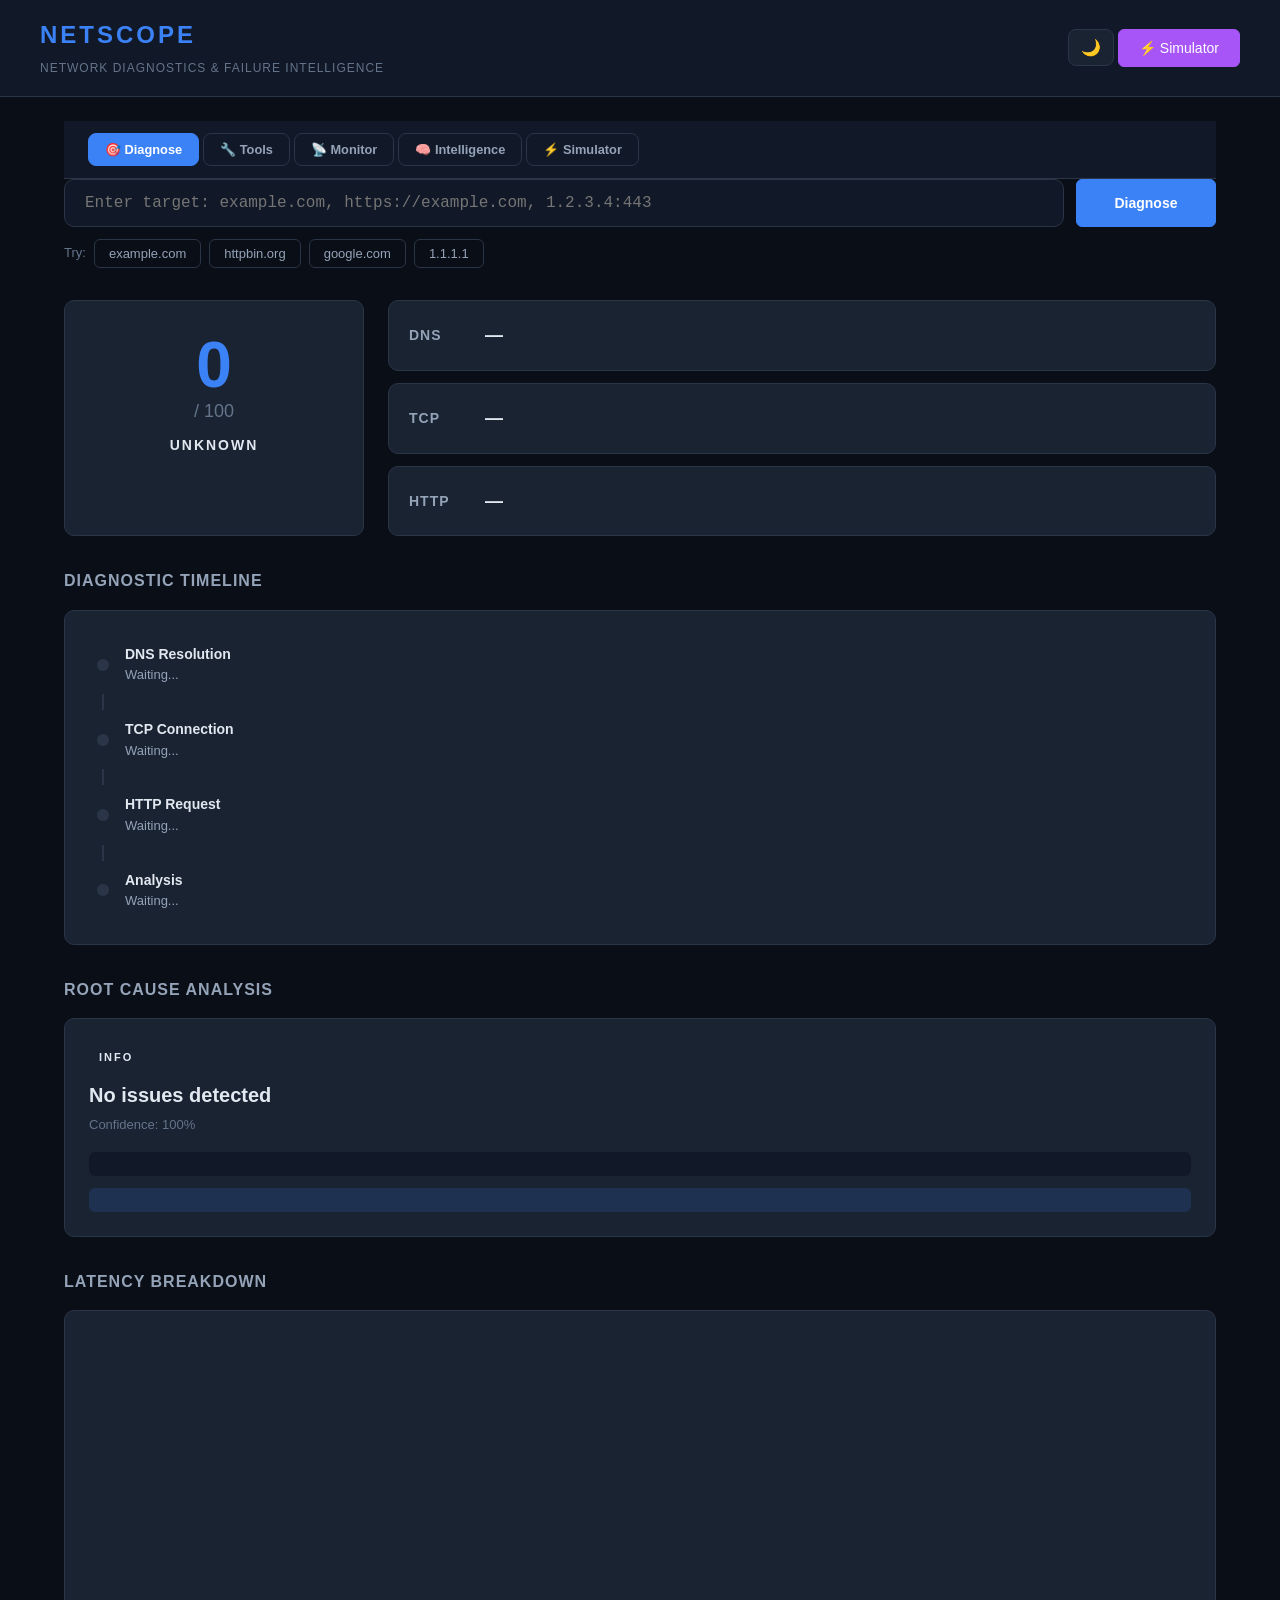
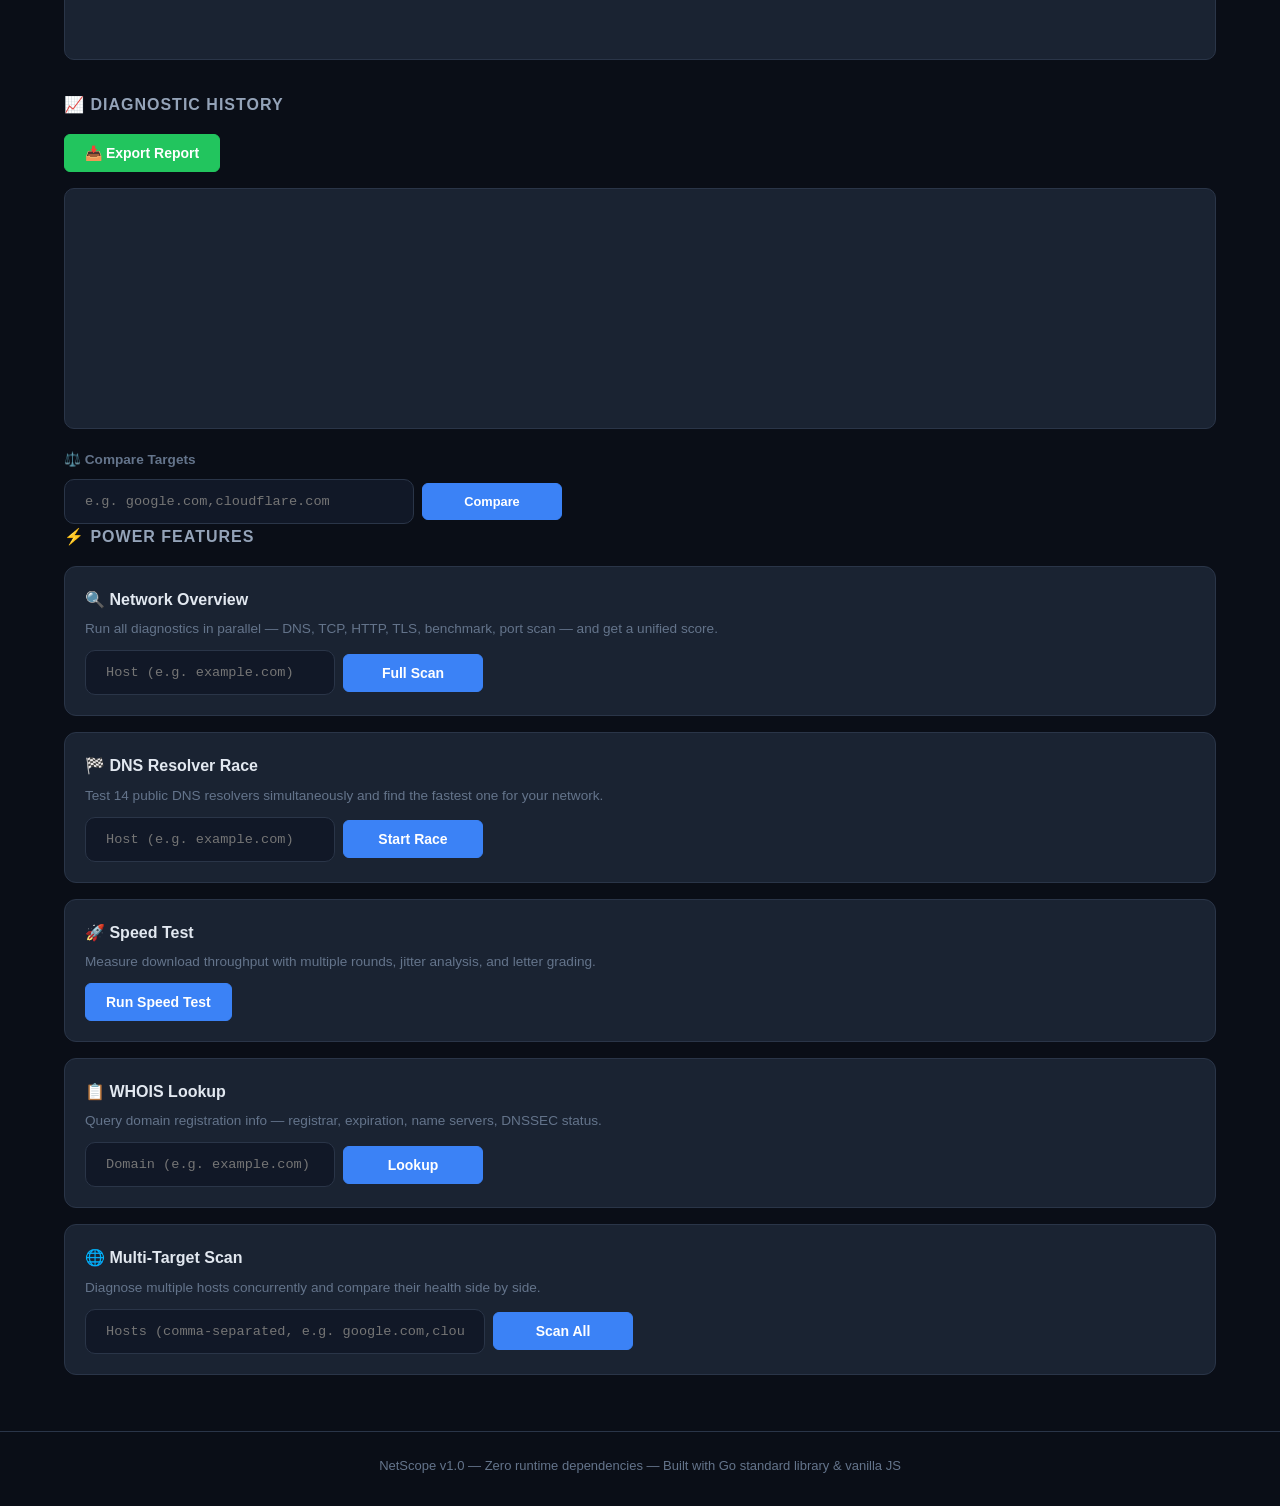
==== commit fee2c67a: "fix: GitHub Pages dashboard now works without Go server - Add comprehensive mock.js interceptor that" ====
--- a/docs/index.html
+++ b/docs/index.html
@@ -10,7 +10,6 @@
     <meta property="og:type" content="website">
     <link rel="icon" href="data:image/svg+xml,<svg xmlns='http://www.w3.org/2000/svg' viewBox='0 0 100 100'><text y='.9em' font-size='90'>🔬</text></svg>">
     <link rel="stylesheet" href="style.css">
-    <style>.standalone-banner{background:#3b82f6;color:#fff;text-align:center;padding:8px;font-size:13px;position:fixed;top:0;left:0;right:0;z-index:200;}.standalone-banner a{color:#fff;font-weight:600;}</style>
 </head>
 <body>
     <header class="header">
@@ -855,6 +854,7 @@
         <p>NetScope v1.0 — Zero runtime dependencies — Built with Go standard library &amp; vanilla JS</p>
     </footer>
 
-    <script src="app.js?v=2"></script>
+    <script src="mock.js"></script>
+    <script src="app.js?v=3"></script>
 </body>
 </html>
